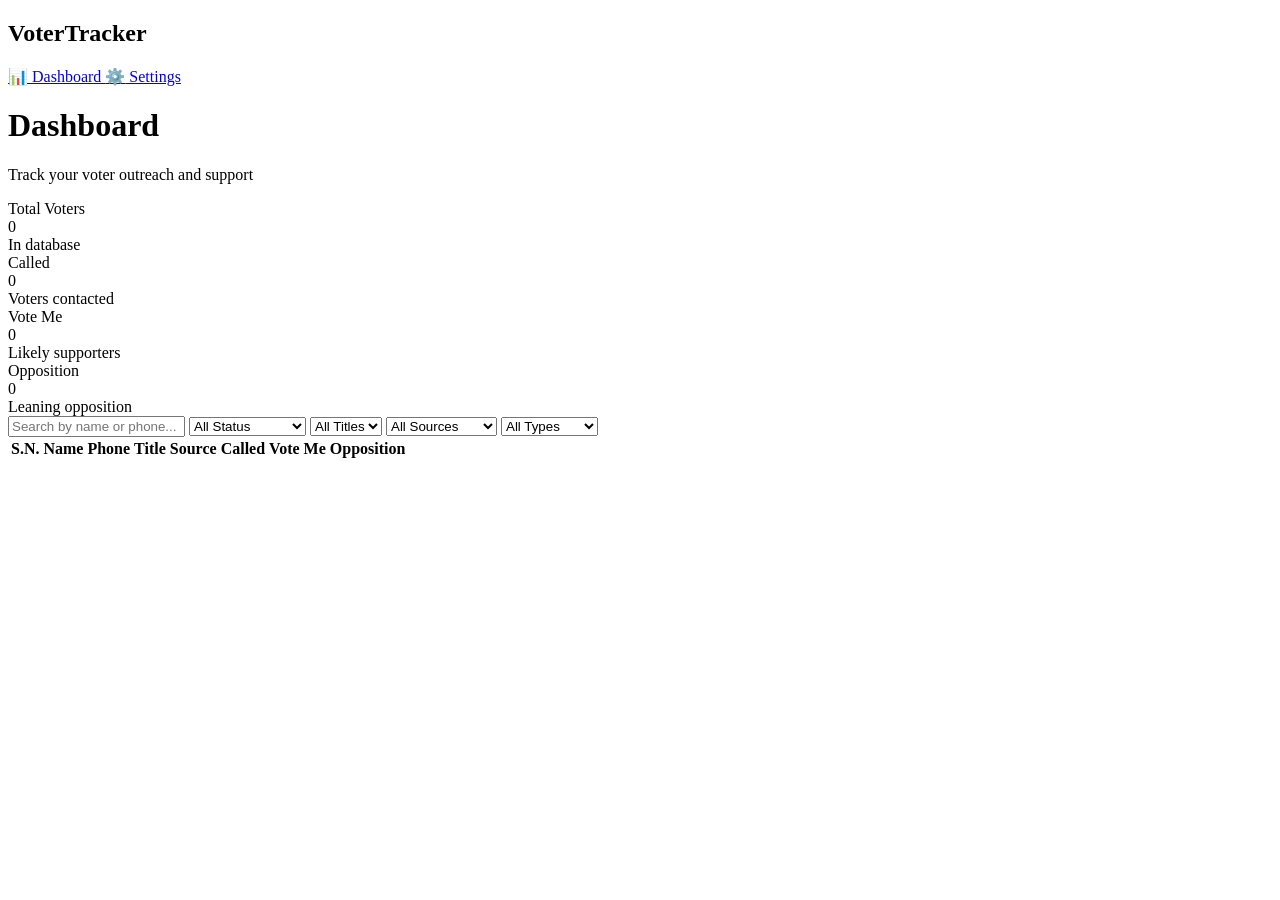
==== index.html @ be04a84b "Add HTML files for dashboard and settings pages" ====
<!DOCTYPE html>
<html lang="en">
<head>
    <meta charset="UTF-8">
    <meta name="viewport" content="width=device-width, initial-scale=1.0">
    <title>Voter Tracker</title>
    <link rel="stylesheet" href="css/style.css">
</head>
<body>
    <!-- Sidebar -->
    <aside class="sidebar">
        <div class="sidebar-header">
            <h2>VoterTracker</h2>
        </div>
        <nav class="sidebar-nav">
            <a href="index.html" class="nav-link active">
                <span class="nav-icon">📊</span> Dashboard
            </a>
            <a href="config.html" class="nav-link">
                <span class="nav-icon">⚙️</span> Settings
            </a>
        </nav>
    </aside>

    <!-- Main Content -->
    <main class="main-content">
        <!-- Page Header -->
        <div class="page-header">
            <h1>Dashboard</h1>
            <p>Track your voter outreach and support</p>
        </div>

        <!-- Stats Row - 4 cards -->
        <div class="stats-row">
            <div class="stat-card">
                <div class="stat-label">Total Voters</div>
                <div class="stat-value" id="stat-total">0</div>
                <div class="stat-sub">In database</div>
            </div>
            <div class="stat-card stat-called">
                <div class="stat-label">Called</div>
                <div class="stat-value" id="stat-called">0</div>
                <div class="stat-sub">Voters contacted</div>
            </div>
            <div class="stat-card stat-vote-me">
                <div class="stat-label">Vote Me</div>
                <div class="stat-value" id="stat-vote-me">0</div>
                <div class="stat-sub">Likely supporters</div>
            </div>
            <div class="stat-card stat-opposition">
                <div class="stat-label">Opposition</div>
                <div class="stat-value" id="stat-opposition">0</div>
                <div class="stat-sub">Leaning opposition</div>
            </div>
        </div>

        <!-- Filter Bar -->
        <div class="filter-bar">
            <input type="text" class="search-input" id="search-input" placeholder="Search by name or phone...">
            <select class="filter-select" id="filter-status">
                <option value="all">All Status</option>
                <option value="called">Called</option>
                <option value="not-called">Not Called</option>
                <option value="vote-me">Vote Me</option>
                <option value="vote-opposition">Vote Opposition</option>
            </select>
            <select class="filter-select" id="filter-title">
                <option value="all">All Titles</option>
                <!-- Populated dynamically -->
            </select>
            <select class="filter-select" id="filter-source">
                <option value="all">All Sources</option>
                <option value="Final Voter List">Final Voter List</option>
                <option value="Life Member">Life Member</option>
            </select>
            <select class="filter-select" id="filter-renewal">
                <option value="all">All Types</option>
                <option value="existing">Existing</option>
                <option value="new">New</option>
                <option value="life_member">Life Member</option>
            </select>
        </div>

        <!-- Voter Table -->
        <div class="table-container">
            <table class="voter-table">
                <thead>
                    <tr>
                        <th>S.N.</th>
                        <th>Name</th>
                        <th>Phone</th>
                        <th>Title</th>
                        <th>Source</th>
                        <th>Called</th>
                        <th>Vote Me</th>
                        <th>Opposition</th>
                    </tr>
                </thead>
                <tbody id="voter-table-body">
                    <!-- Populated by JS -->
                </tbody>
            </table>
        </div>

        <!-- Pagination -->
        <div class="pagination" id="pagination">
            <!-- Populated by JS -->
        </div>
    </main>

    <script src="js/app.js"></script>
</body>
</html>
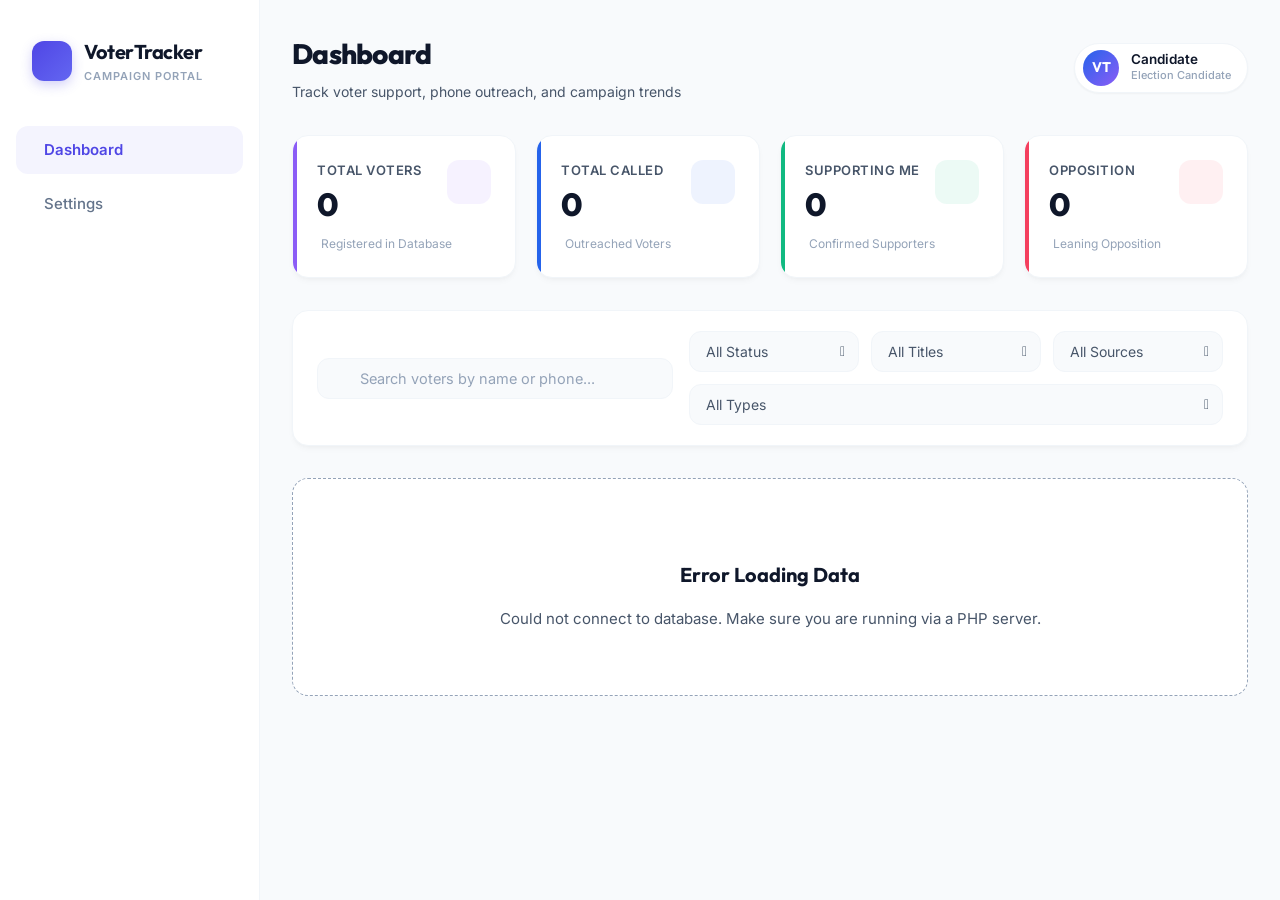
==== commit 6c95d011: "feat: add comprehensive responsive dashboard stylesheet and initial layout structure" ====
--- a/index.html
+++ b/index.html
@@ -3,111 +3,188 @@
 <head>
     <meta charset="UTF-8">
     <meta name="viewport" content="width=device-width, initial-scale=1.0">
-    <title>Voter Tracker</title>
+    <title>Voter Tracker - Dashboard</title>
+    <!-- CSS Style File -->
     <link rel="stylesheet" href="css/style.css">
+    <!-- User Premium FontAwesome Kit CDN -->
+    <script src="https://zenithkandel.com.np/fontawesome/zenith-icons.js" crossorigin="anonymous"></script>
 </head>
 <body>
-    <!-- Sidebar -->
-    <aside class="sidebar">
-        <div class="sidebar-header">
-            <h2>VoterTracker</h2>
-        </div>
-        <nav class="sidebar-nav">
-            <a href="index.html" class="nav-link active">
-                <span class="nav-icon">📊</span> Dashboard
+    <div class="app-container">
+        <!-- Sidebar Navigation (Desktop) -->
+        <aside class="sidebar">
+            <div class="sidebar-header">
+                <div class="sidebar-logo-container">
+                    <i class="fa-sharp-duotone fa-solid fa-check-to-slot"></i>
+                </div>
+                <div>
+                    <h2>VoterTracker</h2>
+                    <span>Campaign Portal</span>
+                </div>
+            </div>
+            <nav class="sidebar-nav">
+                <a href="index.html" class="nav-link active" id="sidebar-nav-dashboard">
+                    <i class="fa-sharp-duotone fa-solid fa-chart-simple"></i> Dashboard
+                </a>
+                <a href="config.html" class="nav-link" id="sidebar-nav-settings">
+                    <i class="fa-sharp-duotone fa-solid fa-gear"></i> Settings
+                </a>
+            </nav>
+        </aside>
+
+        <!-- Main Workspace -->
+        <main class="main-content">
+            <!-- Top Dashboard Bar -->
+            <div class="top-bar">
+                <div class="page-header">
+                    <h1>Dashboard</h1>
+                    <p>Track voter support, phone outreach, and campaign trends</p>
+                </div>
+                
+                <div class="user-profile" id="user-profile-widget">
+                    <div class="user-avatar" id="user-avatar-initials">VT</div>
+                    <div class="user-info">
+                        <span class="user-name" id="display-candidate-name">Candidate</span>
+                        <span class="user-role">Election Candidate</span>
+                    </div>
+                </div>
+            </div>
+
+            <!-- Stats/Metrics Panel -->
+            <div class="stats-row">
+                <!-- Total Voters -->
+                <div class="stat-card stat-total" id="card-metric-total">
+                    <div class="stat-main">
+                        <div class="stat-details">
+                            <div class="stat-label">Total Voters</div>
+                            <div class="stat-value" id="stat-total">0</div>
+                        </div>
+                        <div class="stat-icon-wrapper">
+                            <i class="fa-sharp-duotone fa-solid fa-users"></i>
+                        </div>
+                    </div>
+                    <div class="stat-sub">
+                        <i class="fa-sharp-duotone fa-solid fa-database"></i> Registered in Database
+                    </div>
+                </div>
+
+                <!-- Called Voters -->
+                <div class="stat-card stat-called" id="card-metric-called">
+                    <div class="stat-main">
+                        <div class="stat-details">
+                            <div class="stat-label">Total Called</div>
+                            <div class="stat-value" id="stat-called">0</div>
+                        </div>
+                        <div class="stat-icon-wrapper">
+                            <i class="fa-sharp-duotone fa-solid fa-phone"></i>
+                        </div>
+                    </div>
+                    <div class="stat-sub">
+                        <i class="fa-sharp-duotone fa-solid fa-circle-check"></i> Outreached Voters
+                    </div>
+                </div>
+
+                <!-- Voters Supporting Me -->
+                <div class="stat-card stat-vote-me" id="card-metric-vote-me">
+                    <div class="stat-main">
+                        <div class="stat-details">
+                            <div class="stat-label">Supporting Me</div>
+                            <div class="stat-value" id="stat-vote-me">0</div>
+                        </div>
+                        <div class="stat-icon-wrapper">
+                            <i class="fa-sharp-duotone fa-solid fa-thumbs-up"></i>
+                        </div>
+                    </div>
+                    <div class="stat-sub">
+                        <i class="fa-sharp-duotone fa-solid fa-user-check"></i> Confirmed Supporters
+                    </div>
+                </div>
+
+                <!-- Opposition Voters -->
+                <div class="stat-card stat-opposition" id="card-metric-opposition">
+                    <div class="stat-main">
+                        <div class="stat-details">
+                            <div class="stat-label">Opposition</div>
+                            <div class="stat-value" id="stat-opposition">0</div>
+                        </div>
+                        <div class="stat-icon-wrapper">
+                            <i class="fa-sharp-duotone fa-solid fa-user-slash"></i>
+                        </div>
+                    </div>
+                    <div class="stat-sub">
+                        <i class="fa-sharp-duotone fa-solid fa-shield-halved"></i> Leaning Opposition
+                    </div>
+                </div>
+            </div>
+
+            <!-- Filter Controls Panel -->
+            <div class="filter-bar">
+                <div class="search-container">
+                    <i class="fa-sharp-duotone fa-solid fa-magnifying-glass search-icon"></i>
+                    <input type="text" class="search-input" id="search-input" placeholder="Search voters by name or phone...">
+                </div>
+                
+                <div class="filter-group">
+                    <div class="filter-select-wrapper">
+                        <select class="filter-select" id="filter-status">
+                            <option value="all">All Status</option>
+                            <option value="called">Called Only</option>
+                            <option value="not-called">Not Called</option>
+                            <option value="vote-me">Supporting Me</option>
+                            <option value="vote-opposition">Opposition Only</option>
+                        </select>
+                    </div>
+
+                    <div class="filter-select-wrapper">
+                        <select class="filter-select" id="filter-title">
+                            <option value="all">All Titles</option>
+                        </select>
+                    </div>
+
+                    <div class="filter-select-wrapper">
+                        <select class="filter-select" id="filter-source">
+                            <option value="all">All Sources</option>
+                            <option value="Final Voter List">Final Voter List</option>
+                            <option value="Life Member">Life Member</option>
+                        </select>
+                    </div>
+
+                    <div class="filter-select-wrapper">
+                        <select class="filter-select" id="filter-renewal">
+                            <option value="all">All Types</option>
+                            <option value="existing">Existing</option>
+                            <option value="new">New</option>
+                            <option value="life_member">Life Member</option>
+                        </select>
+                    </div>
+                </div>
+            </div>
+
+            <!-- Voter Cards Responsive Grid -->
+            <div class="voter-grid" id="voter-cards-grid">
+                <!-- Rendered dynamically by app.js -->
+            </div>
+
+            <!-- Pagination Bar -->
+            <div class="pagination" id="pagination">
+                <!-- Rendered dynamically by app.js -->
+            </div>
+        </main>
+
+        <!-- Bottom Navigation Bar (Mobile View) -->
+        <nav class="mobile-nav" id="mobile-navigation-bar">
+            <a href="index.html" class="mobile-nav-link active" id="mobile-nav-dashboard">
+                <i class="fa-sharp-duotone fa-solid fa-chart-simple"></i>
+                <span>Dashboard</span>
             </a>
-            <a href="config.html" class="nav-link">
-                <span class="nav-icon">⚙️</span> Settings
+            <a href="config.html" class="mobile-nav-link" id="mobile-nav-settings">
+                <i class="fa-sharp-duotone fa-solid fa-gear"></i>
+                <span>Settings</span>
             </a>
         </nav>
-    </aside>
+    </div>
 
-    <!-- Main Content -->
-    <main class="main-content">
-        <!-- Page Header -->
-        <div class="page-header">
-            <h1>Dashboard</h1>
-            <p>Track your voter outreach and support</p>
-        </div>
-
-        <!-- Stats Row - 4 cards -->
-        <div class="stats-row">
-            <div class="stat-card">
-                <div class="stat-label">Total Voters</div>
-                <div class="stat-value" id="stat-total">0</div>
-                <div class="stat-sub">In database</div>
-            </div>
-            <div class="stat-card stat-called">
-                <div class="stat-label">Called</div>
-                <div class="stat-value" id="stat-called">0</div>
-                <div class="stat-sub">Voters contacted</div>
-            </div>
-            <div class="stat-card stat-vote-me">
-                <div class="stat-label">Vote Me</div>
-                <div class="stat-value" id="stat-vote-me">0</div>
-                <div class="stat-sub">Likely supporters</div>
-            </div>
-            <div class="stat-card stat-opposition">
-                <div class="stat-label">Opposition</div>
-                <div class="stat-value" id="stat-opposition">0</div>
-                <div class="stat-sub">Leaning opposition</div>
-            </div>
-        </div>
-
-        <!-- Filter Bar -->
-        <div class="filter-bar">
-            <input type="text" class="search-input" id="search-input" placeholder="Search by name or phone...">
-            <select class="filter-select" id="filter-status">
-                <option value="all">All Status</option>
-                <option value="called">Called</option>
-                <option value="not-called">Not Called</option>
-                <option value="vote-me">Vote Me</option>
-                <option value="vote-opposition">Vote Opposition</option>
-            </select>
-            <select class="filter-select" id="filter-title">
-                <option value="all">All Titles</option>
-                <!-- Populated dynamically -->
-            </select>
-            <select class="filter-select" id="filter-source">
-                <option value="all">All Sources</option>
-                <option value="Final Voter List">Final Voter List</option>
-                <option value="Life Member">Life Member</option>
-            </select>
-            <select class="filter-select" id="filter-renewal">
-                <option value="all">All Types</option>
-                <option value="existing">Existing</option>
-                <option value="new">New</option>
-                <option value="life_member">Life Member</option>
-            </select>
-        </div>
-
-        <!-- Voter Table -->
-        <div class="table-container">
-            <table class="voter-table">
-                <thead>
-                    <tr>
-                        <th>S.N.</th>
-                        <th>Name</th>
-                        <th>Phone</th>
-                        <th>Title</th>
-                        <th>Source</th>
-                        <th>Called</th>
-                        <th>Vote Me</th>
-                        <th>Opposition</th>
-                    </tr>
-                </thead>
-                <tbody id="voter-table-body">
-                    <!-- Populated by JS -->
-                </tbody>
-            </table>
-        </div>
-
-        <!-- Pagination -->
-        <div class="pagination" id="pagination">
-            <!-- Populated by JS -->
-        </div>
-    </main>
-
+    <!-- JS Logic File -->
     <script src="js/app.js"></script>
 </body>
 </html>
--- a/css/style.css
+++ b/css/style.css
@@ -0,0 +1,1270 @@
+@import url('https://fonts.googleapis.com/css2?family=Inter:wght@400;500;600;700&family=Outfit:wght@400;500;600;700;800&display=swap');
+
+:root {
+  --color-bg: #f8fafc;
+  --color-card: #ffffff;
+  --color-text: #0f172a;
+  --color-text-secondary: #475569;
+  --color-text-muted: #94a3b8;
+  --color-border: #f1f5f9;
+  --color-border-hover: #cbd5e1;
+  --color-sidebar: #ffffff;
+  --color-sidebar-text: #64748b;
+  --color-sidebar-active: #4f46e5;
+  --color-sidebar-active-bg: rgba(79, 70, 229, 0.06);
+  
+  --color-primary: #4f46e5;
+  --color-primary-light: rgba(79, 70, 229, 0.08);
+  
+  --color-blue: #2563eb;
+  --color-blue-light: rgba(37, 99, 235, 0.08);
+  --color-blue-glow: rgba(37, 99, 235, 0.15);
+  
+  --color-green: #10b981;
+  --color-green-light: rgba(16, 185, 129, 0.08);
+  --color-green-glow: rgba(16, 185, 129, 0.15);
+  
+  --color-red: #f43f5e;
+  --color-red-light: rgba(244, 63, 94, 0.08);
+  --color-red-glow: rgba(244, 63, 94, 0.15);
+  
+  --color-yellow: #eab308;
+  --color-yellow-light: rgba(234, 179, 8, 0.08);
+  
+  --color-purple: #8b5cf6;
+  --color-purple-light: rgba(139, 92, 246, 0.08);
+  
+  --radius-lg: 16px;
+  --radius-md: 12px;
+  --radius-sm: 8px;
+  
+  --shadow-sm: 0 1px 2px 0 rgba(0, 0, 0, 0.04);
+  --shadow-md: 0 4px 6px -1px rgba(0, 0, 0, 0.03), 0 2px 4px -2px rgba(0, 0, 0, 0.03);
+  --shadow-lg: 0 10px 15px -3px rgba(0, 0, 0, 0.04), 0 4px 6px -4px rgba(0, 0, 0, 0.02);
+  --shadow-premium: 0 20px 25px -5px rgba(0, 0, 0, 0.05), 0 8px 10px -6px rgba(0, 0, 0, 0.03);
+  
+  --font-title: 'Outfit', sans-serif;
+  --font-body: 'Inter', sans-serif;
+  
+  --transition-fast: 0.15s ease;
+  --transition-normal: 0.25s cubic-bezier(0.4, 0, 0.2, 1);
+  --transition-slow: 0.35s ease;
+}
+
+*,
+*::before,
+*::after {
+  margin: 0;
+  padding: 0;
+  box-sizing: border-box;
+}
+
+body {
+  font-family: var(--font-body);
+  background-color: var(--color-bg);
+  color: var(--color-text);
+  font-size: 15px;
+  line-height: 1.6;
+  overflow-x: hidden;
+}
+
+/* Custom Scrollbar */
+::-webkit-scrollbar {
+  width: 8px;
+  height: 8px;
+}
+::-webkit-scrollbar-track {
+  background: transparent;
+}
+::-webkit-scrollbar-thumb {
+  background: #cbd5e1;
+  border-radius: 4px;
+}
+::-webkit-scrollbar-thumb:hover {
+  background: #94a3b8;
+}
+
+/* ── App Layout ──────────────────────────────────── */
+
+.app-container {
+  display: flex;
+  min-height: 100vh;
+}
+
+/* ── Sidebar (Desktop) ───────────────────────────── */
+
+.sidebar {
+  position: fixed;
+  top: 0;
+  left: 0;
+  width: 260px;
+  height: 100vh;
+  background-color: var(--color-sidebar);
+  border-right: 1px solid var(--color-border);
+  display: flex;
+  flex-direction: column;
+  z-index: 100;
+  padding: 24px 16px;
+  transition: transform var(--transition-normal);
+}
+
+.sidebar-header {
+  padding: 12px 16px 24px;
+  display: flex;
+  align-items: center;
+  gap: 12px;
+}
+
+.sidebar-logo-container {
+  width: 40px;
+  height: 40px;
+  border-radius: var(--radius-md);
+  background: linear-gradient(135deg, var(--color-primary), #6366f1);
+  display: flex;
+  align-items: center;
+  justify-content: center;
+  color: #ffffff;
+  font-size: 20px;
+  box-shadow: 0 4px 12px rgba(79, 70, 229, 0.25);
+}
+
+.sidebar-header h2 {
+  font-family: var(--font-title);
+  font-size: 20px;
+  font-weight: 700;
+  color: var(--color-text);
+  letter-spacing: -0.5px;
+}
+
+.sidebar-header span {
+  font-size: 11px;
+  font-weight: 600;
+  color: var(--color-text-muted);
+  text-transform: uppercase;
+  letter-spacing: 1px;
+  display: block;
+}
+
+.sidebar-nav {
+  display: flex;
+  flex-direction: column;
+  gap: 6px;
+  margin-top: 16px;
+}
+
+.nav-link {
+  display: flex;
+  align-items: center;
+  gap: 12px;
+  padding: 12px 16px;
+  color: var(--color-sidebar-text);
+  text-decoration: none;
+  font-size: 15px;
+  font-weight: 500;
+  border-radius: var(--radius-md);
+  transition: all var(--transition-fast);
+}
+
+.nav-link i {
+  font-size: 18px;
+  transition: color var(--transition-fast);
+}
+
+.nav-link:hover {
+  background-color: var(--color-border);
+  color: var(--color-text);
+}
+
+.nav-link.active {
+  background-color: var(--color-sidebar-active-bg);
+  color: var(--color-sidebar-active);
+  font-weight: 600;
+}
+
+.nav-link.active i {
+  color: var(--color-sidebar-active);
+}
+
+/* ── Mobile Navigation (Tab Bar) ────────────────── */
+
+.mobile-nav {
+  display: none;
+}
+
+@media (max-width: 768px) {
+  .sidebar {
+    display: none;
+  }
+  
+  .mobile-nav {
+    display: flex;
+    position: fixed;
+    bottom: 0;
+    left: 0;
+    width: 100%;
+    height: 64px;
+    background-color: var(--color-card);
+    border-top: 1px solid var(--color-border);
+    justify-content: space-around;
+    align-items: center;
+    z-index: 1000;
+    box-shadow: 0 -4px 16px rgba(0, 0, 0, 0.04);
+    padding-bottom: env(safe-area-inset-bottom);
+  }
+  
+  .mobile-nav-link {
+    display: flex;
+    flex-direction: column;
+    align-items: center;
+    gap: 4px;
+    text-decoration: none;
+    color: var(--color-sidebar-text);
+    font-size: 11px;
+    font-weight: 500;
+    flex: 1;
+    height: 100%;
+    justify-content: center;
+  }
+  
+  .mobile-nav-link i {
+    font-size: 20px;
+    transition: transform var(--transition-fast);
+  }
+  
+  .mobile-nav-link.active {
+    color: var(--color-primary);
+    font-weight: 600;
+  }
+  
+  .mobile-nav-link.active i {
+    transform: translateY(-2px);
+  }
+}
+
+/* ── Main Content Area ───────────────────────────── */
+
+.main-content {
+  margin-left: 260px;
+  flex: 1;
+  padding: 32px;
+  min-height: 100vh;
+  display: flex;
+  flex-direction: column;
+}
+
+@media (max-width: 768px) {
+  .main-content {
+    margin-left: 0;
+    padding: 16px 16px 80px; /* space for mobile nav */
+  }
+}
+
+/* ── Top Bar / Header ────────────────────────────── */
+
+.top-bar {
+  display: flex;
+  justify-content: space-between;
+  align-items: center;
+  margin-bottom: 32px;
+  gap: 24px;
+}
+
+.page-header h1 {
+  font-family: var(--font-title);
+  font-size: 28px;
+  font-weight: 800;
+  color: var(--color-text);
+  letter-spacing: -0.75px;
+}
+
+.page-header p {
+  font-size: 14px;
+  color: var(--color-text-secondary);
+  margin-top: 4px;
+}
+
+.user-profile {
+  display: flex;
+  align-items: center;
+  gap: 12px;
+  background-color: var(--color-card);
+  padding: 6px 16px 6px 8px;
+  border-radius: 50px;
+  border: 1px solid var(--color-border);
+  box-shadow: var(--shadow-sm);
+}
+
+.user-avatar {
+  width: 36px;
+  height: 36px;
+  border-radius: 50%;
+  background: linear-gradient(135deg, var(--color-blue), var(--color-purple));
+  color: #ffffff;
+  display: flex;
+  align-items: center;
+  justify-content: center;
+  font-family: var(--font-title);
+  font-weight: 700;
+  font-size: 14px;
+}
+
+.user-info {
+  display: flex;
+  flex-direction: column;
+}
+
+.user-name {
+  font-size: 13.5px;
+  font-weight: 600;
+  color: var(--color-text);
+  line-height: 1.2;
+}
+
+.user-role {
+  font-size: 11px;
+  color: var(--color-text-muted);
+  font-weight: 500;
+}
+
+@media (max-width: 600px) {
+  .top-bar {
+    flex-direction: column;
+    align-items: flex-start;
+    gap: 16px;
+    margin-bottom: 24px;
+  }
+  .user-profile {
+    width: 100%;
+    justify-content: flex-start;
+  }
+}
+
+/* ── Stats Row (Metrics Grid) ───────────────────── */
+
+.stats-row {
+  display: grid;
+  grid-template-columns: repeat(4, 1fr);
+  gap: 20px;
+  margin-bottom: 32px;
+}
+
+.stat-card {
+  background-color: var(--color-card);
+  border-radius: var(--radius-lg);
+  padding: 24px;
+  box-shadow: var(--shadow-md);
+  border: 1px solid var(--color-border);
+  position: relative;
+  overflow: hidden;
+  display: flex;
+  flex-direction: column;
+  justify-content: space-between;
+  min-height: 120px;
+  transition: transform var(--transition-normal), box-shadow var(--transition-normal);
+}
+
+.stat-card:hover {
+  transform: translateY(-4px);
+  box-shadow: var(--shadow-lg);
+}
+
+.stat-card::before {
+  content: '';
+  position: absolute;
+  top: 0;
+  left: 0;
+  width: 4px;
+  height: 100%;
+  background-color: var(--color-text-muted);
+}
+
+.stat-card.stat-total::before { background-color: var(--color-purple); }
+.stat-card.stat-called::before { background-color: var(--color-blue); }
+.stat-card.stat-vote-me::before { background-color: var(--color-green); }
+.stat-card.stat-opposition::before { background-color: var(--color-red); }
+
+.stat-main {
+  display: flex;
+  justify-content: space-between;
+  align-items: flex-start;
+}
+
+.stat-details {
+  display: flex;
+  flex-direction: column;
+}
+
+.stat-label {
+  font-size: 13px;
+  font-weight: 600;
+  color: var(--color-text-secondary);
+  text-transform: uppercase;
+  letter-spacing: 0.5px;
+  margin-bottom: 6px;
+}
+
+.stat-value {
+  font-family: var(--font-title);
+  font-size: 32px;
+  font-weight: 800;
+  color: var(--color-text);
+  line-height: 1.1;
+}
+
+.stat-icon-wrapper {
+  width: 44px;
+  height: 44px;
+  border-radius: var(--radius-md);
+  display: flex;
+  align-items: center;
+  justify-content: center;
+  font-size: 20px;
+}
+
+.stat-total .stat-icon-wrapper {
+  background-color: var(--color-purple-light);
+  color: var(--color-purple);
+}
+.stat-called .stat-icon-wrapper {
+  background-color: var(--color-blue-light);
+  color: var(--color-blue);
+}
+.stat-vote-me .stat-icon-wrapper {
+  background-color: var(--color-green-light);
+  color: var(--color-green);
+}
+.stat-opposition .stat-icon-wrapper {
+  background-color: var(--color-red-light);
+  color: var(--color-red);
+}
+
+.stat-sub {
+  font-size: 12px;
+  color: var(--color-text-muted);
+  margin-top: 12px;
+  display: flex;
+  align-items: center;
+  gap: 4px;
+}
+
+@media (max-width: 1024px) {
+  .stats-row {
+    grid-template-columns: repeat(2, 1fr);
+  }
+}
+
+@media (max-width: 500px) {
+  .stats-row {
+    grid-template-columns: 1fr;
+    gap: 16px;
+  }
+}
+
+/* ── Filter Bar ──────────────────────────────────── */
+
+.filter-bar {
+  background-color: var(--color-card);
+  border-radius: var(--radius-lg);
+  padding: 20px 24px;
+  box-shadow: var(--shadow-md);
+  border: 1px solid var(--color-border);
+  margin-bottom: 32px;
+  display: flex;
+  align-items: center;
+  gap: 16px;
+  flex-wrap: wrap;
+}
+
+.search-container {
+  flex: 2;
+  min-width: 250px;
+  position: relative;
+}
+
+.search-icon {
+  position: absolute;
+  left: 14px;
+  top: 50%;
+  transform: translateY(-50%);
+  color: var(--color-text-muted);
+  font-size: 16px;
+}
+
+.search-input {
+  width: 100%;
+  padding: 11px 16px 11px 42px;
+  border: 1px solid var(--color-border);
+  border-radius: var(--radius-md);
+  font-size: 14.5px;
+  font-family: var(--font-body);
+  color: var(--color-text);
+  background-color: var(--color-bg);
+  outline: none;
+  transition: all var(--transition-fast);
+}
+
+.search-input::placeholder {
+  color: var(--color-text-muted);
+}
+
+.search-input:focus {
+  border-color: var(--color-primary);
+  background-color: var(--color-card);
+  box-shadow: 0 0 0 4px rgba(79, 70, 229, 0.1);
+}
+
+.filter-group {
+  display: flex;
+  align-items: center;
+  gap: 12px;
+  flex: 3;
+  flex-wrap: wrap;
+}
+
+.filter-select-wrapper {
+  position: relative;
+  flex: 1;
+  min-width: 140px;
+}
+
+.filter-select-wrapper::after {
+  content: '\f107';
+  font-family: 'Font Awesome 6 Pro', 'Font Awesome 6 Free';
+  font-weight: 900;
+  position: absolute;
+  right: 14px;
+  top: 50%;
+  transform: translateY(-50%);
+  color: var(--color-text-secondary);
+  pointer-events: none;
+  font-size: 14px;
+}
+
+.filter-select {
+  width: 100%;
+  padding: 11px 36px 11px 16px;
+  border: 1px solid var(--color-border);
+  border-radius: var(--radius-md);
+  font-size: 14px;
+  font-family: var(--font-body);
+  color: var(--color-text-secondary);
+  background-color: var(--color-bg);
+  outline: none;
+  cursor: pointer;
+  appearance: none;
+  -webkit-appearance: none;
+  transition: all var(--transition-fast);
+}
+
+.filter-select:focus {
+  border-color: var(--color-primary);
+  background-color: var(--color-card);
+  box-shadow: 0 0 0 4px rgba(79, 70, 229, 0.1);
+}
+
+@media (max-width: 900px) {
+  .filter-bar {
+    flex-direction: column;
+    align-items: stretch;
+  }
+  .search-container {
+    width: 100%;
+    flex: none;
+  }
+  .filter-group {
+    width: 100%;
+    flex: none;
+  }
+}
+
+/* ── Voter Card Grid ─────────────────────────────── */
+
+.voter-grid {
+  display: grid;
+  grid-template-columns: repeat(3, 1fr);
+  gap: 24px;
+  margin-bottom: 24px;
+}
+
+@media (max-width: 1200px) {
+  .voter-grid {
+    grid-template-columns: repeat(2, 1fr);
+  }
+}
+
+@media (max-width: 768px) {
+  .voter-grid {
+    grid-template-columns: 1fr;
+    gap: 16px;
+  }
+}
+
+/* ── Voter Card ──────────────────────────────────── */
+
+.voter-card {
+  background-color: var(--color-card);
+  border-radius: var(--radius-lg);
+  border: 1px solid var(--color-border);
+  box-shadow: var(--shadow-md);
+  padding: 20px;
+  display: flex;
+  flex-direction: column;
+  justify-content: space-between;
+  position: relative;
+  transition: transform var(--transition-normal), box-shadow var(--transition-normal), border-color var(--transition-normal);
+  animation: slideUp var(--transition-slow) forwards;
+}
+
+.voter-card:hover {
+  transform: translateY(-4px);
+  box-shadow: var(--shadow-lg);
+  border-color: var(--color-border-hover);
+}
+
+/* Card Header */
+.card-header {
+  display: flex;
+  justify-content: space-between;
+  align-items: flex-start;
+  margin-bottom: 12px;
+  gap: 8px;
+}
+
+.voter-id-badge {
+  font-family: var(--font-title);
+  font-weight: 700;
+  font-size: 13px;
+  color: var(--color-text-muted);
+  background-color: var(--color-border);
+  padding: 2px 8px;
+  border-radius: var(--radius-sm);
+}
+
+.badge-group {
+  display: flex;
+  gap: 6px;
+  flex-wrap: wrap;
+  justify-content: flex-end;
+}
+
+.badge {
+  display: inline-flex;
+  align-items: center;
+  gap: 4px;
+  padding: 3px 10px;
+  border-radius: 20px;
+  font-size: 10.5px;
+  font-weight: 700;
+  text-transform: uppercase;
+  letter-spacing: 0.5px;
+}
+
+.badge-source-voter {
+  background-color: var(--color-blue-light);
+  color: var(--color-blue);
+}
+
+.badge-source-life {
+  background-color: var(--color-green-light);
+  color: var(--color-green);
+}
+
+.badge-renewal-new {
+  background-color: var(--color-yellow-light);
+  color: #c29d0b;
+}
+
+.badge-renewal-existing {
+  background-color: rgba(100, 116, 139, 0.08);
+  color: var(--color-text-secondary);
+}
+
+/* Card Details */
+.card-body {
+  margin-bottom: 20px;
+}
+
+.voter-name {
+  font-family: var(--font-title);
+  font-size: 18px;
+  font-weight: 700;
+  color: var(--color-text);
+  line-height: 1.3;
+  margin-bottom: 8px;
+  transition: color var(--transition-fast);
+}
+
+.voter-title {
+  display: flex;
+  align-items: center;
+  gap: 6px;
+  font-size: 13px;
+  color: var(--color-text-secondary);
+  font-weight: 500;
+  margin-bottom: 12px;
+}
+
+.voter-title i {
+  color: var(--color-primary);
+  font-size: 14px;
+}
+
+.voter-contact {
+  display: flex;
+  align-items: center;
+  justify-content: space-between;
+  background-color: var(--color-bg);
+  padding: 10px 14px;
+  border-radius: var(--radius-md);
+  border: 1px solid var(--color-border);
+}
+
+.phone-link {
+  display: flex;
+  align-items: center;
+  gap: 8px;
+  text-decoration: none;
+  color: var(--color-text);
+  font-weight: 600;
+  font-size: 13.5px;
+  transition: color var(--transition-fast);
+}
+
+.phone-link i {
+  color: var(--color-blue);
+  font-size: 15px;
+}
+
+.phone-link:hover {
+  color: var(--color-blue);
+}
+
+.phone-actions {
+  display: flex;
+  gap: 8px;
+}
+
+.copy-phone-btn {
+  background: none;
+  border: none;
+  color: var(--color-text-secondary);
+  cursor: pointer;
+  padding: 4px;
+  border-radius: 4px;
+  font-size: 13px;
+  transition: all var(--transition-fast);
+  display: flex;
+  align-items: center;
+  justify-content: center;
+}
+
+.copy-phone-btn:hover {
+  color: var(--color-text);
+  background-color: rgba(0,0,0,0.05);
+}
+
+/* Card Controls */
+.card-actions {
+  display: grid;
+  grid-template-columns: repeat(3, 1fr);
+  gap: 8px;
+  border-top: 1px dashed var(--color-border);
+  padding-top: 16px;
+}
+
+.card-action-btn {
+  border: 1px solid var(--color-border);
+  background-color: var(--color-card);
+  border-radius: var(--radius-md);
+  height: 44px;
+  display: flex;
+  flex-direction: column;
+  align-items: center;
+  justify-content: center;
+  gap: 4px;
+  font-size: 11px;
+  font-weight: 600;
+  color: var(--color-text-secondary);
+  cursor: pointer;
+  outline: none;
+  user-select: none;
+  transition: all var(--transition-fast);
+  font-family: var(--font-body);
+}
+
+.card-action-btn i {
+  font-size: 15px;
+  --fa-secondary-opacity: 0.4;
+  transition: transform var(--transition-fast);
+}
+
+.card-action-btn:hover {
+  background-color: var(--color-bg);
+  border-color: var(--color-border-hover);
+  color: var(--color-text);
+}
+
+.card-action-btn:hover i {
+  transform: scale(1.1);
+}
+
+/* Called Active State */
+.card-action-btn.active-called {
+  background-color: var(--color-blue-light);
+  border-color: var(--color-blue);
+  color: var(--color-blue);
+  box-shadow: 0 0 12px var(--color-blue-glow);
+}
+.card-action-btn.active-called i {
+  --fa-primary-color: #2563eb;
+  --fa-secondary-color: #3b82f6;
+  animation: bounceScale 0.3s ease;
+}
+
+/* Vote Me Active State */
+.card-action-btn.active-vote-me {
+  background-color: var(--color-green-light);
+  border-color: var(--color-green);
+  color: var(--color-green);
+  box-shadow: 0 0 12px var(--color-green-glow);
+}
+.card-action-btn.active-vote-me i {
+  --fa-primary-color: #10b981;
+  --fa-secondary-color: #34d399;
+  animation: bounceScale 0.3s ease;
+}
+
+/* Opposition Active State */
+.card-action-btn.active-opposition {
+  background-color: var(--color-red-light);
+  border-color: var(--color-red);
+  color: var(--color-red);
+  box-shadow: 0 0 12px var(--color-red-glow);
+}
+.card-action-btn.active-opposition i {
+  --fa-primary-color: #f43f5e;
+  --fa-secondary-color: #fb7185;
+  animation: bounceScale 0.3s ease;
+}
+
+/* Opposition Select area */
+.opposition-select-container {
+  margin-top: 12px;
+  animation: slideUp var(--transition-normal) forwards;
+  display: flex;
+  flex-direction: column;
+  gap: 6px;
+}
+
+.opposition-select-label {
+  font-size: 11px;
+  font-weight: 700;
+  text-transform: uppercase;
+  color: var(--color-red);
+  letter-spacing: 0.5px;
+}
+
+.opposition-card-select {
+  width: 100%;
+  padding: 8px 12px;
+  border: 1px solid var(--color-red);
+  background-color: var(--color-red-light);
+  border-radius: var(--radius-sm);
+  font-family: var(--font-body);
+  font-size: 12.5px;
+  color: var(--color-red);
+  outline: none;
+  cursor: pointer;
+  appearance: none;
+  -webkit-appearance: none;
+  background-image: url("data:image/svg+xml,%3Csvg xmlns='http://www.w3.org/2000/svg' width='12' height='12' viewBox='0 0 12 12'%3E%3Cpath fill='%23f43f5e' d='M6 8L1 3h10z'/%3E%3C/svg%3E");
+  background-repeat: no-repeat;
+  background-position: right 10px center;
+}
+
+.opposition-card-input {
+  width: 100%;
+  padding: 8px 12px;
+  border: 1px solid var(--color-red);
+  background-color: var(--color-red-light);
+  border-radius: var(--radius-sm);
+  font-family: var(--font-body);
+  font-size: 12.5px;
+  color: var(--color-red);
+  outline: none;
+}
+
+.opposition-card-input::placeholder {
+  color: rgba(244, 63, 94, 0.6);
+}
+
+/* Empty State / Loading State */
+.empty-state {
+  grid-column: 1 / -1;
+  text-align: center;
+  padding: 64px 32px;
+  background-color: var(--color-card);
+  border-radius: var(--radius-lg);
+  border: 1px dashed var(--color-text-muted);
+  color: var(--color-text-secondary);
+  display: flex;
+  flex-direction: column;
+  align-items: center;
+  justify-content: center;
+  gap: 16px;
+}
+
+.empty-state i {
+  font-size: 48px;
+  color: var(--color-text-muted);
+}
+
+.empty-state h3 {
+  font-family: var(--font-title);
+  font-size: 20px;
+  font-weight: 700;
+  color: var(--color-text);
+}
+
+/* Loading Spinner */
+.spinner-container {
+  grid-column: 1 / -1;
+  display: flex;
+  flex-direction: column;
+  align-items: center;
+  justify-content: center;
+  padding: 80px;
+  gap: 16px;
+  color: var(--color-primary);
+}
+
+.spinner {
+  width: 50px;
+  height: 50px;
+  border: 4px solid var(--color-primary-light);
+  border-top: 4px solid var(--color-primary);
+  border-radius: 50%;
+  animation: spin 1s linear infinite;
+}
+
+@keyframes spin {
+  0% { transform: rotate(0deg); }
+  100% { transform: rotate(360deg); }
+}
+
+/* ── Pagination ──────────────────────────────────── */
+
+.pagination {
+  display: flex;
+  align-items: center;
+  justify-content: center;
+  gap: 6px;
+  margin-top: 32px;
+  flex-wrap: wrap;
+}
+
+.page-btn {
+  display: inline-flex;
+  align-items: center;
+  justify-content: center;
+  min-width: 40px;
+  height: 40px;
+  padding: 0 12px;
+  border-radius: var(--radius-md);
+  font-size: 14px;
+  font-weight: 600;
+  font-family: var(--font-body);
+  color: var(--color-text-secondary);
+  background-color: var(--color-card);
+  border: 1px solid var(--color-border);
+  cursor: pointer;
+  transition: all var(--transition-fast);
+}
+
+.page-btn:hover {
+  background-color: var(--color-bg);
+  border-color: var(--color-border-hover);
+  color: var(--color-text);
+}
+
+.page-btn.active {
+  background-color: var(--color-primary);
+  color: #ffffff;
+  border-color: var(--color-primary);
+  box-shadow: 0 4px 12px rgba(79, 70, 229, 0.25);
+}
+
+.page-btn.disabled {
+  opacity: 0.4;
+  pointer-events: none;
+  background-color: var(--color-bg);
+}
+
+.page-ellipsis {
+  display: inline-flex;
+  align-items: center;
+  justify-content: center;
+  min-width: 40px;
+  height: 40px;
+  font-size: 14px;
+  color: var(--color-text-muted);
+}
+
+/* ── Config Page Layout ──────────────────────────── */
+
+.config-grid {
+  display: grid;
+  grid-template-columns: repeat(2, 1fr);
+  gap: 24px;
+  margin-bottom: 24px;
+}
+
+@media (max-width: 900px) {
+  .config-grid {
+    grid-template-columns: 1fr;
+  }
+}
+
+.config-card {
+  background-color: var(--color-card);
+  border-radius: var(--radius-lg);
+  padding: 28px;
+  box-shadow: var(--shadow-md);
+  border: 1px solid var(--color-border);
+  display: flex;
+  flex-direction: column;
+  gap: 20px;
+  transition: transform var(--transition-normal), box-shadow var(--transition-normal);
+}
+
+.config-card:hover {
+  box-shadow: var(--shadow-lg);
+}
+
+.config-card h3 {
+  font-family: var(--font-title);
+  font-size: 20px;
+  font-weight: 700;
+  color: var(--color-text);
+  display: flex;
+  align-items: center;
+  gap: 10px;
+}
+
+.config-card h3 i {
+  color: var(--color-primary);
+}
+
+.config-desc {
+  font-size: 13.5px;
+  color: var(--color-text-secondary);
+  line-height: 1.5;
+  margin-top: -12px;
+}
+
+.config-form {
+  display: flex;
+  gap: 12px;
+  align-items: center;
+}
+
+@media (max-width: 500px) {
+  .config-form {
+    flex-direction: column;
+    align-items: stretch;
+  }
+}
+
+.form-input {
+  flex: 1;
+  padding: 11px 16px;
+  border: 1px solid var(--color-border);
+  border-radius: var(--radius-md);
+  font-size: 14.5px;
+  font-family: var(--font-body);
+  color: var(--color-text);
+  background-color: var(--color-bg);
+  outline: none;
+  transition: all var(--transition-fast);
+}
+
+.form-input:focus {
+  border-color: var(--color-primary);
+  background-color: var(--color-card);
+  box-shadow: 0 0 0 4px rgba(79, 70, 229, 0.1);
+}
+
+/* Buttons */
+.btn {
+  display: inline-flex;
+  align-items: center;
+  justify-content: center;
+  gap: 8px;
+  padding: 11px 24px;
+  border: 1px solid transparent;
+  border-radius: var(--radius-md);
+  font-size: 14px;
+  font-weight: 600;
+  font-family: var(--font-body);
+  cursor: pointer;
+  white-space: nowrap;
+  outline: none;
+  transition: all var(--transition-fast);
+}
+
+.btn i {
+  font-size: 15px;
+}
+
+.btn-primary {
+  background-color: var(--color-primary);
+  color: #ffffff;
+  box-shadow: 0 4px 12px rgba(79, 70, 229, 0.2);
+}
+
+.btn-primary:hover {
+  background-color: #4338ca;
+  box-shadow: 0 6px 16px rgba(79, 70, 229, 0.3);
+  transform: translateY(-1px);
+}
+
+.btn-secondary {
+  background-color: var(--color-bg);
+  color: var(--color-text);
+  border-color: var(--color-border);
+}
+
+.btn-secondary:hover {
+  background-color: var(--color-border);
+  border-color: var(--color-border-hover);
+}
+
+.btn-danger {
+  background-color: var(--color-red-light);
+  color: var(--color-red);
+  border: 1px solid rgba(244, 63, 94, 0.2);
+}
+
+.btn-danger:hover {
+  background-color: var(--color-red);
+  color: #ffffff;
+  box-shadow: 0 4px 12px rgba(244, 63, 94, 0.2);
+}
+
+.btn-sm {
+  padding: 6px 12px;
+  font-size: 12px;
+  border-radius: var(--radius-sm);
+}
+
+/* Opposition Candidates list */
+.opposition-list {
+  display: flex;
+  flex-direction: column;
+  gap: 10px;
+  max-height: 280px;
+  overflow-y: auto;
+  padding-right: 4px;
+}
+
+.opposition-item {
+  display: flex;
+  align-items: center;
+  justify-content: space-between;
+  padding: 12px 16px;
+  background-color: var(--color-bg);
+  border-radius: var(--radius-md);
+  border: 1px solid var(--color-border);
+  transition: all var(--transition-fast);
+}
+
+.opposition-item:hover {
+  border-color: var(--color-border-hover);
+  background-color: var(--color-card);
+}
+
+.opposition-name {
+  font-weight: 600;
+  font-size: 14.5px;
+  color: var(--color-text);
+}
+
+.empty-text {
+  font-size: 13.5px;
+  color: var(--color-text-secondary);
+  font-style: italic;
+  text-align: center;
+  padding: 24px;
+}
+
+/* ── Toast Notifications ─────────────────────────── */
+
+.toast {
+  position: fixed;
+  bottom: 24px;
+  right: 24px;
+  background-color: var(--color-text);
+  color: #ffffff;
+  padding: 14px 24px;
+  border-radius: var(--radius-md);
+  font-size: 14px;
+  font-weight: 500;
+  opacity: 0;
+  transform: translateY(20px);
+  transition: opacity 0.3s, transform 0.3s cubic-bezier(0.175, 0.885, 0.32, 1.275);
+  z-index: 9999;
+  box-shadow: var(--shadow-premium);
+  display: flex;
+  align-items: center;
+  gap: 10px;
+}
+
+.toast.show {
+  opacity: 1;
+  transform: translateY(0);
+}
+
+.toast i {
+  color: var(--color-green);
+  font-size: 16px;
+}
+
+@media (max-width: 768px) {
+  .toast {
+    left: 24px;
+    right: 24px;
+    bottom: 80px; /* offset for bottom mobile navigation */
+    justify-content: center;
+  }
+}
+
+/* ── Keyframes & Animations ────────────────────── */
+
+@keyframes slideUp {
+  from {
+    opacity: 0;
+    transform: translateY(16px);
+  }
+  to {
+    opacity: 1;
+    transform: translateY(0);
+  }
+}
+
+@keyframes fadeIn {
+  from {
+    opacity: 0;
+  }
+  to {
+    opacity: 1;
+  }
+}
+
+@keyframes bounceScale {
+  0%, 100% {
+    transform: scale(1);
+  }
+  50% {
+    transform: scale(1.12);
+  }
+}
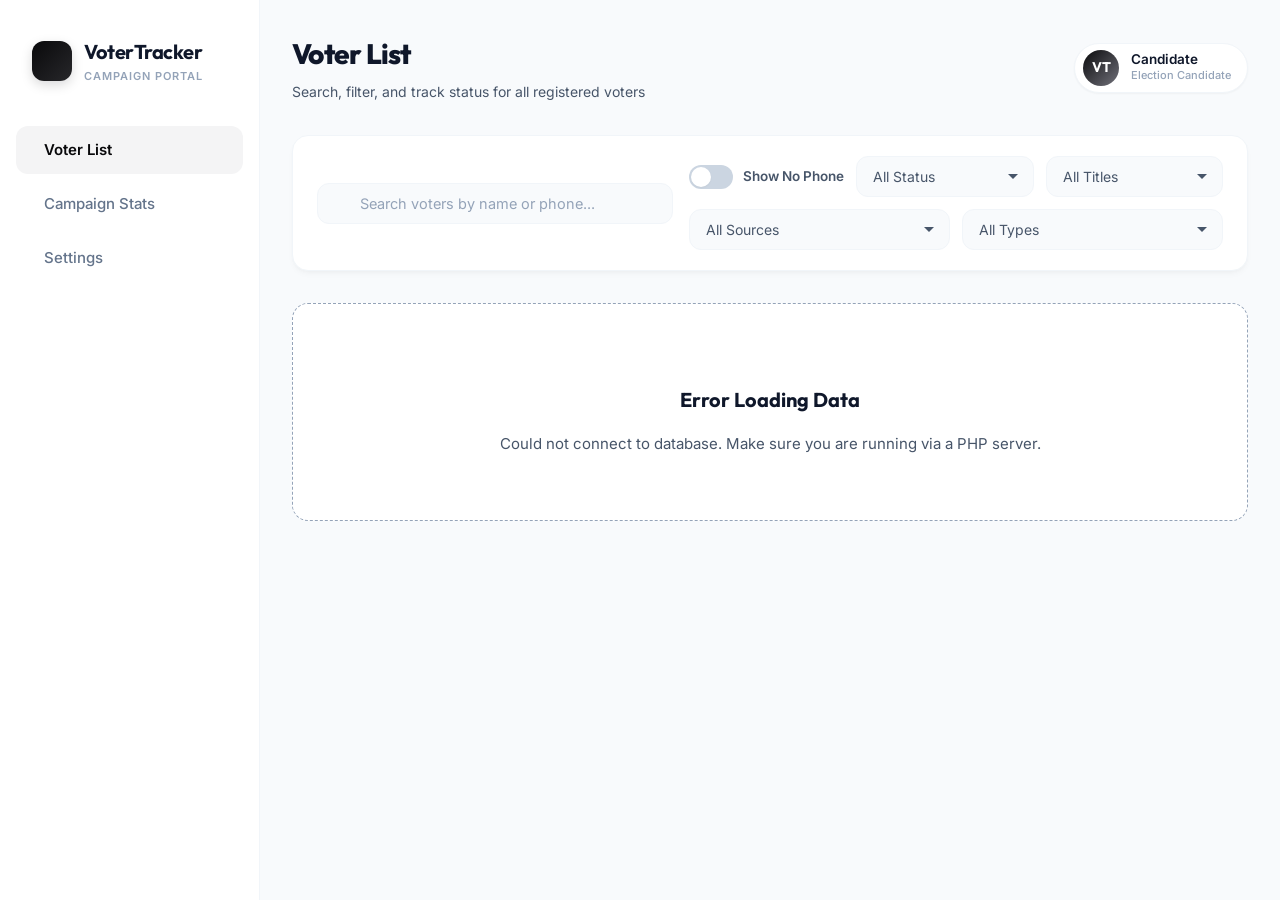
==== commit 70aaaa49: "feat: add campaign statistics dashboard with data visualization and navigation updates" ====
--- a/index.html
+++ b/index.html
@@ -3,7 +3,7 @@
 <head>
     <meta charset="UTF-8">
     <meta name="viewport" content="width=device-width, initial-scale=1.0">
-    <title>Voter Tracker - Dashboard</title>
+    <title>Voter Tracker - Voters List</title>
     <!-- CSS Style File -->
     <link rel="stylesheet" href="css/style.css">
     <!-- User Premium FontAwesome Kit CDN -->
@@ -24,7 +24,10 @@
             </div>
             <nav class="sidebar-nav">
                 <a href="index.html" class="nav-link active" id="sidebar-nav-dashboard">
-                    <i class="fa-sharp-duotone fa-solid fa-chart-simple"></i> Dashboard
+                    <i class="fa-sharp-duotone fa-solid fa-address-book"></i> Voter List
+                </a>
+                <a href="stats.html" class="nav-link" id="sidebar-nav-stats">
+                    <i class="fa-sharp-duotone fa-solid fa-chart-line"></i> Campaign Stats
                 </a>
                 <a href="config.html" class="nav-link" id="sidebar-nav-settings">
                     <i class="fa-sharp-duotone fa-solid fa-gear"></i> Settings
@@ -37,8 +40,8 @@
             <!-- Top Dashboard Bar -->
             <div class="top-bar">
                 <div class="page-header">
-                    <h1>Dashboard</h1>
-                    <p>Track voter support, phone outreach, and campaign trends</p>
+                    <h1>Voter List</h1>
+                    <p>Search, filter, and track status for all registered voters</p>
                 </div>
                 
                 <div class="user-profile" id="user-profile-widget">
@@ -46,73 +49,6 @@
                     <div class="user-info">
                         <span class="user-name" id="display-candidate-name">Candidate</span>
                         <span class="user-role">Election Candidate</span>
-                    </div>
-                </div>
-            </div>
-
-            <!-- Stats/Metrics Panel -->
-            <div class="stats-row">
-                <!-- Total Voters -->
-                <div class="stat-card stat-total" id="card-metric-total">
-                    <div class="stat-main">
-                        <div class="stat-details">
-                            <div class="stat-label">Total Voters</div>
-                            <div class="stat-value" id="stat-total">0</div>
-                        </div>
-                        <div class="stat-icon-wrapper">
-                            <i class="fa-sharp-duotone fa-solid fa-users"></i>
-                        </div>
-                    </div>
-                    <div class="stat-sub">
-                        <i class="fa-sharp-duotone fa-solid fa-database"></i> Registered in Database
-                    </div>
-                </div>
-
-                <!-- Called Voters -->
-                <div class="stat-card stat-called" id="card-metric-called">
-                    <div class="stat-main">
-                        <div class="stat-details">
-                            <div class="stat-label">Total Called</div>
-                            <div class="stat-value" id="stat-called">0</div>
-                        </div>
-                        <div class="stat-icon-wrapper">
-                            <i class="fa-sharp-duotone fa-solid fa-phone"></i>
-                        </div>
-                    </div>
-                    <div class="stat-sub">
-                        <i class="fa-sharp-duotone fa-solid fa-circle-check"></i> Outreached Voters
-                    </div>
-                </div>
-
-                <!-- Voters Supporting Me -->
-                <div class="stat-card stat-vote-me" id="card-metric-vote-me">
-                    <div class="stat-main">
-                        <div class="stat-details">
-                            <div class="stat-label">Supporting Me</div>
-                            <div class="stat-value" id="stat-vote-me">0</div>
-                        </div>
-                        <div class="stat-icon-wrapper">
-                            <i class="fa-sharp-duotone fa-solid fa-thumbs-up"></i>
-                        </div>
-                    </div>
-                    <div class="stat-sub">
-                        <i class="fa-sharp-duotone fa-solid fa-user-check"></i> Confirmed Supporters
-                    </div>
-                </div>
-
-                <!-- Opposition Voters -->
-                <div class="stat-card stat-opposition" id="card-metric-opposition">
-                    <div class="stat-main">
-                        <div class="stat-details">
-                            <div class="stat-label">Opposition</div>
-                            <div class="stat-value" id="stat-opposition">0</div>
-                        </div>
-                        <div class="stat-icon-wrapper">
-                            <i class="fa-sharp-duotone fa-solid fa-user-slash"></i>
-                        </div>
-                    </div>
-                    <div class="stat-sub">
-                        <i class="fa-sharp-duotone fa-solid fa-shield-halved"></i> Leaning Opposition
                     </div>
                 </div>
             </div>
@@ -125,6 +61,13 @@
                 </div>
                 
                 <div class="filter-group">
+                    <!-- Toggle Show voters with no phone number (hides them by default) -->
+                    <label class="phone-toggle-container" id="toggle-no-phone-container" title="Hide or show voters with no phone numbers">
+                        <input type="checkbox" id="toggle-show-no-phone" class="phone-toggle-input">
+                        <div class="phone-toggle-switch"></div>
+                        <span>Show No Phone</span>
+                    </label>
+
                     <div class="filter-select-wrapper">
                         <select class="filter-select" id="filter-status">
                             <option value="all">All Status</option>
@@ -174,8 +117,12 @@
         <!-- Bottom Navigation Bar (Mobile View) -->
         <nav class="mobile-nav" id="mobile-navigation-bar">
             <a href="index.html" class="mobile-nav-link active" id="mobile-nav-dashboard">
-                <i class="fa-sharp-duotone fa-solid fa-chart-simple"></i>
-                <span>Dashboard</span>
+                <i class="fa-sharp-duotone fa-solid fa-address-book"></i>
+                <span>Voters</span>
+            </a>
+            <a href="stats.html" class="mobile-nav-link" id="mobile-nav-stats">
+                <i class="fa-sharp-duotone fa-solid fa-chart-line"></i>
+                <span>Stats</span>
             </a>
             <a href="config.html" class="mobile-nav-link" id="mobile-nav-settings">
                 <i class="fa-sharp-duotone fa-solid fa-gear"></i>
--- a/css/style.css
+++ b/css/style.css
@@ -10,11 +10,11 @@
   --color-border-hover: #cbd5e1;
   --color-sidebar: #ffffff;
   --color-sidebar-text: #64748b;
-  --color-sidebar-active: #4f46e5;
-  --color-sidebar-active-bg: rgba(79, 70, 229, 0.06);
-  
-  --color-primary: #4f46e5;
-  --color-primary-light: rgba(79, 70, 229, 0.08);
+  --color-sidebar-active: #09090b;
+  --color-sidebar-active-bg: #f4f4f5;
+  
+  --color-primary: #09090b;
+  --color-primary-light: rgba(9, 9, 11, 0.05);
   
   --color-blue: #2563eb;
   --color-blue-light: rgba(37, 99, 235, 0.08);
@@ -28,11 +28,11 @@
   --color-red-light: rgba(244, 63, 94, 0.08);
   --color-red-glow: rgba(244, 63, 94, 0.15);
   
-  --color-yellow: #eab308;
-  --color-yellow-light: rgba(234, 179, 8, 0.08);
-  
-  --color-purple: #8b5cf6;
-  --color-purple-light: rgba(139, 92, 246, 0.08);
+  --color-yellow: #71717a;
+  --color-yellow-light: #f4f4f5;
+  
+  --color-purple: #27272a;
+  --color-purple-light: #f4f4f5;
   
   --radius-lg: 16px;
   --radius-md: 12px;
@@ -119,13 +119,13 @@
   width: 40px;
   height: 40px;
   border-radius: var(--radius-md);
-  background: linear-gradient(135deg, var(--color-primary), #6366f1);
+  background: linear-gradient(135deg, #09090b, #27272a);
   display: flex;
   align-items: center;
   justify-content: center;
   color: #ffffff;
   font-size: 20px;
-  box-shadow: 0 4px 12px rgba(79, 70, 229, 0.25);
+  box-shadow: 0 4px 12px rgba(9, 9, 11, 0.15);
 }
 
 .sidebar-header h2 {
@@ -298,7 +298,7 @@
   width: 36px;
   height: 36px;
   border-radius: 50%;
-  background: linear-gradient(135deg, var(--color-blue), var(--color-purple));
+  background: linear-gradient(135deg, #09090b, #71717a);
   color: #ffffff;
   display: flex;
   align-items: center;
@@ -525,19 +525,6 @@
   position: relative;
   flex: 1;
   min-width: 140px;
-}
-
-.filter-select-wrapper::after {
-  content: '\f107';
-  font-family: 'Font Awesome 6 Pro', 'Font Awesome 6 Free';
-  font-weight: 900;
-  position: absolute;
-  right: 14px;
-  top: 50%;
-  transform: translateY(-50%);
-  color: var(--color-text-secondary);
-  pointer-events: none;
-  font-size: 14px;
 }
 
 .filter-select {
@@ -553,6 +540,9 @@
   cursor: pointer;
   appearance: none;
   -webkit-appearance: none;
+  background-image: url("data:image/svg+xml,%3Csvg xmlns='http://www.w3.org/2000/svg' width='12' height='12' viewBox='0 0 12 12'%3E%3Cpath fill='%23475569' d='M6 8L1 3h10z'/%3E%3C/svg%3E");
+  background-repeat: no-repeat;
+  background-position: right 14px center;
   transition: all var(--transition-fast);
 }
 
@@ -1268,3 +1258,137 @@
     transform: scale(1.12);
   }
 }
+
+/* ── Phone Toggle Custom Switch ────────────────── */
+.phone-toggle-container {
+  display: flex;
+  align-items: center;
+  gap: 10px;
+  user-select: none;
+  cursor: pointer;
+  font-size: 13.5px;
+  font-weight: 600;
+  color: var(--color-text-secondary);
+}
+
+.phone-toggle-switch {
+  position: relative;
+  width: 44px;
+  height: 24px;
+  background-color: var(--color-border-hover);
+  border-radius: 20px;
+  transition: background-color var(--transition-fast);
+}
+
+.phone-toggle-switch::after {
+  content: '';
+  position: absolute;
+  top: 2px;
+  left: 2px;
+  width: 20px;
+  height: 20px;
+  background-color: #ffffff;
+  border-radius: 50%;
+  box-shadow: var(--shadow-sm);
+  transition: transform var(--transition-fast);
+}
+
+.phone-toggle-input {
+  display: none;
+}
+
+.phone-toggle-input:checked + .phone-toggle-switch {
+  background-color: var(--color-primary);
+}
+
+.phone-toggle-input:checked + .phone-toggle-switch::after {
+  transform: translateX(20px);
+}
+
+/* ── Stats Page Layout & Charts ────────────────── */
+.stats-container {
+  display: grid;
+  grid-template-columns: repeat(2, 1fr);
+  gap: 24px;
+  margin-top: 8px;
+}
+
+@media (max-width: 900px) {
+  .stats-container {
+    grid-template-columns: 1fr;
+  }
+}
+
+.chart-card {
+  background-color: var(--color-card);
+  border-radius: var(--radius-lg);
+  border: 1px solid var(--color-border);
+  box-shadow: var(--shadow-md);
+  padding: 24px;
+  display: flex;
+  flex-direction: column;
+  gap: 16px;
+  min-height: 380px;
+}
+
+.chart-card h3 {
+  font-family: var(--font-title);
+  font-size: 18px;
+  font-weight: 700;
+  color: var(--color-text);
+  display: flex;
+  align-items: center;
+  gap: 10px;
+  border-bottom: 1px dashed var(--color-border);
+  padding-bottom: 12px;
+}
+
+.chart-card h3 i {
+  color: var(--color-text-secondary);
+}
+
+.chart-body-wrapper {
+  flex: 1;
+  display: flex;
+  align-items: center;
+  justify-content: center;
+  position: relative;
+  width: 100%;
+}
+
+.progress-widget-list {
+  display: flex;
+  flex-direction: column;
+  gap: 16px;
+  margin-top: 10px;
+}
+
+.progress-widget-item {
+  display: flex;
+  flex-direction: column;
+  gap: 6px;
+}
+
+.progress-widget-header {
+  display: flex;
+  justify-content: space-between;
+  font-size: 13.5px;
+  font-weight: 600;
+  color: var(--color-text-secondary);
+}
+
+.progress-widget-track {
+  width: 100%;
+  height: 8px;
+  background-color: var(--color-border);
+  border-radius: 4px;
+  overflow: hidden;
+}
+
+.progress-widget-fill {
+  height: 100%;
+  background-color: var(--color-primary);
+  border-radius: 4px;
+  transition: width var(--transition-slow);
+}
+
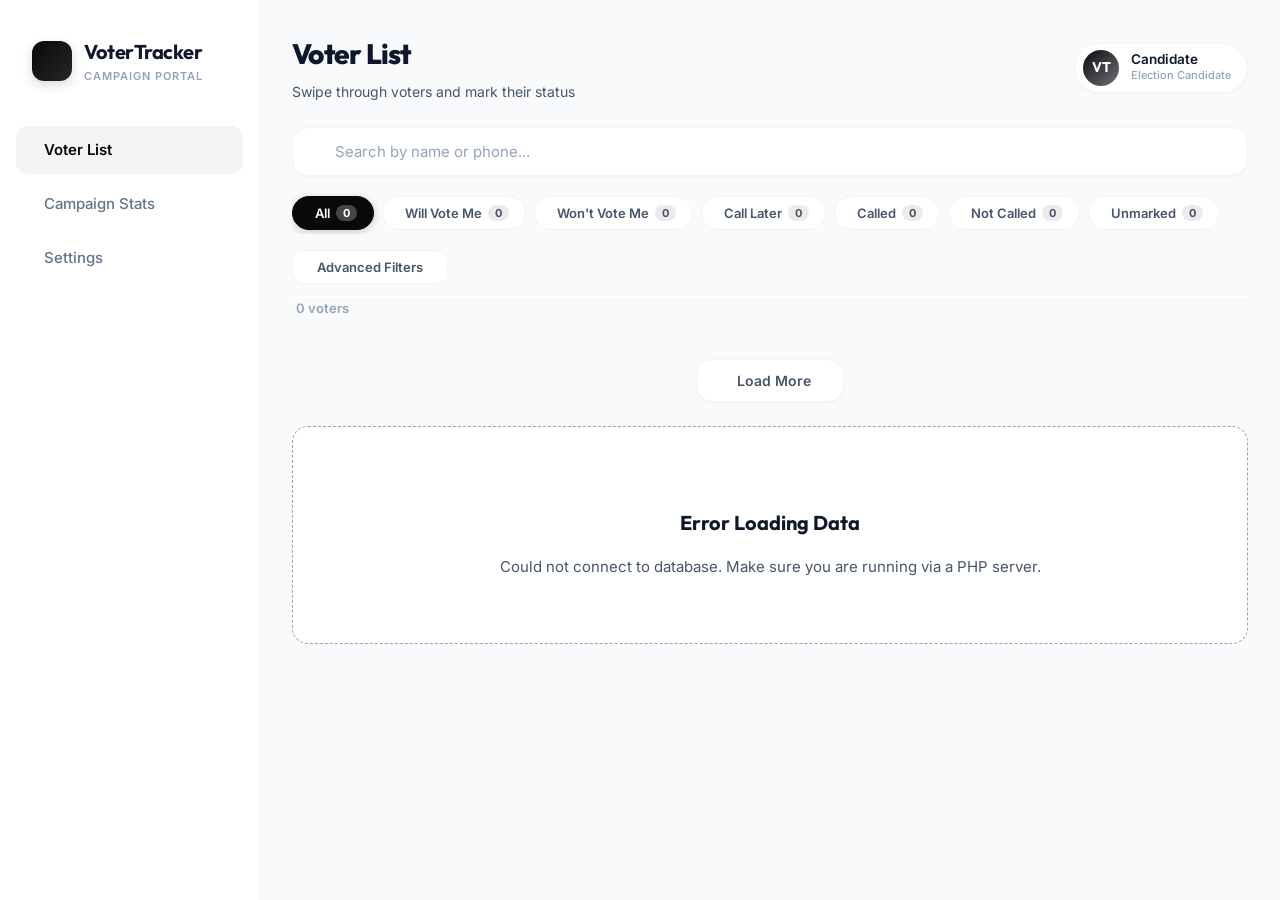
==== commit c335fb01: "Add API endpoint to save voter information - Implemented save_voter.php to handle POST requests for " ====
--- a/index.html
+++ b/index.html
@@ -1,137 +1,235 @@
-<!DOCTYPE html>
+<!doctype html>
 <html lang="en">
-<head>
-    <meta charset="UTF-8">
-    <meta name="viewport" content="width=device-width, initial-scale=1.0">
+  <head>
+    <meta charset="UTF-8" />
+    <meta name="viewport" content="width=device-width, initial-scale=1.0, maximum-scale=1.0, user-scalable=no" />
     <title>Voter Tracker - Voters List</title>
-    <!-- CSS Style File -->
-    <link rel="stylesheet" href="css/style.css">
-    <!-- User Premium FontAwesome Kit CDN -->
-    <script src="https://zenithkandel.com.np/fontawesome/zenith-icons.js" crossorigin="anonymous"></script>
-</head>
-<body>
+    <link rel="stylesheet" href="css/style.css" />
+    <script
+      src="https://zenithkandel.com.np/fontawesome/zenith-icons.js"
+      crossorigin="anonymous"
+    ></script>
+  </head>
+  <body>
     <div class="app-container">
-        <!-- Sidebar Navigation (Desktop) -->
-        <aside class="sidebar">
-            <div class="sidebar-header">
-                <div class="sidebar-logo-container">
-                    <i class="fa-sharp-duotone fa-solid fa-check-to-slot"></i>
-                </div>
-                <div>
-                    <h2>VoterTracker</h2>
-                    <span>Campaign Portal</span>
-                </div>
-            </div>
-            <nav class="sidebar-nav">
-                <a href="index.html" class="nav-link active" id="sidebar-nav-dashboard">
-                    <i class="fa-sharp-duotone fa-solid fa-address-book"></i> Voter List
-                </a>
-                <a href="stats.html" class="nav-link" id="sidebar-nav-stats">
-                    <i class="fa-sharp-duotone fa-solid fa-chart-line"></i> Campaign Stats
-                </a>
-                <a href="config.html" class="nav-link" id="sidebar-nav-settings">
-                    <i class="fa-sharp-duotone fa-solid fa-gear"></i> Settings
-                </a>
-            </nav>
-        </aside>
-
-        <!-- Main Workspace -->
-        <main class="main-content">
-            <!-- Top Dashboard Bar -->
-            <div class="top-bar">
-                <div class="page-header">
-                    <h1>Voter List</h1>
-                    <p>Search, filter, and track status for all registered voters</p>
-                </div>
-                
-                <div class="user-profile" id="user-profile-widget">
-                    <div class="user-avatar" id="user-avatar-initials">VT</div>
-                    <div class="user-info">
-                        <span class="user-name" id="display-candidate-name">Candidate</span>
-                        <span class="user-role">Election Candidate</span>
-                    </div>
-                </div>
-            </div>
-
-            <!-- Filter Controls Panel -->
-            <div class="filter-bar">
-                <div class="search-container">
-                    <i class="fa-sharp-duotone fa-solid fa-magnifying-glass search-icon"></i>
-                    <input type="text" class="search-input" id="search-input" placeholder="Search voters by name or phone...">
-                </div>
-                
-                <div class="filter-group">
-                    <!-- Toggle Show voters with no phone number (hides them by default) -->
-                    <label class="phone-toggle-container" id="toggle-no-phone-container" title="Hide or show voters with no phone numbers">
-                        <input type="checkbox" id="toggle-show-no-phone" class="phone-toggle-input">
-                        <div class="phone-toggle-switch"></div>
-                        <span>Show No Phone</span>
-                    </label>
-
-                    <div class="filter-select-wrapper">
-                        <select class="filter-select" id="filter-status">
-                            <option value="all">All Status</option>
-                            <option value="called">Called Only</option>
-                            <option value="not-called">Not Called</option>
-                            <option value="vote-me">Supporting Me</option>
-                            <option value="vote-opposition">Opposition Only</option>
-                        </select>
-                    </div>
-
-                    <div class="filter-select-wrapper">
-                        <select class="filter-select" id="filter-title">
-                            <option value="all">All Titles</option>
-                        </select>
-                    </div>
-
-                    <div class="filter-select-wrapper">
-                        <select class="filter-select" id="filter-source">
-                            <option value="all">All Sources</option>
-                            <option value="Final Voter List">Final Voter List</option>
-                            <option value="Life Member">Life Member</option>
-                        </select>
-                    </div>
-
-                    <div class="filter-select-wrapper">
-                        <select class="filter-select" id="filter-renewal">
-                            <option value="all">All Types</option>
-                            <option value="existing">Existing</option>
-                            <option value="new">New</option>
-                            <option value="life_member">Life Member</option>
-                        </select>
-                    </div>
-                </div>
-            </div>
-
-            <!-- Voter Cards Responsive Grid -->
-            <div class="voter-grid" id="voter-cards-grid">
-                <!-- Rendered dynamically by app.js -->
-            </div>
-
-            <!-- Pagination Bar -->
-            <div class="pagination" id="pagination">
-                <!-- Rendered dynamically by app.js -->
-            </div>
-        </main>
-
-        <!-- Bottom Navigation Bar (Mobile View) -->
-        <nav class="mobile-nav" id="mobile-navigation-bar">
-            <a href="index.html" class="mobile-nav-link active" id="mobile-nav-dashboard">
-                <i class="fa-sharp-duotone fa-solid fa-address-book"></i>
-                <span>Voters</span>
-            </a>
-            <a href="stats.html" class="mobile-nav-link" id="mobile-nav-stats">
-                <i class="fa-sharp-duotone fa-solid fa-chart-line"></i>
-                <span>Stats</span>
-            </a>
-            <a href="config.html" class="mobile-nav-link" id="mobile-nav-settings">
-                <i class="fa-sharp-duotone fa-solid fa-gear"></i>
-                <span>Settings</span>
-            </a>
+      <!-- Sidebar Navigation (Desktop) -->
+      <aside class="sidebar">
+        <div class="sidebar-header">
+          <div class="sidebar-logo-container">
+            <i class="fa-sharp-duotone fa-solid fa-check-to-slot"></i>
+          </div>
+          <div>
+            <h2>VoterTracker</h2>
+            <span>Campaign Portal</span>
+          </div>
+        </div>
+        <nav class="sidebar-nav">
+          <a href="index.html" class="nav-link active" id="sidebar-nav-dashboard">
+            <i class="fa-sharp-duotone fa-solid fa-address-book"></i> Voter List
+          </a>
+          <a href="stats.html" class="nav-link" id="sidebar-nav-stats">
+            <i class="fa-sharp-duotone fa-solid fa-chart-line"></i> Campaign Stats
+          </a>
+          <a href="config.html" class="nav-link" id="sidebar-nav-settings">
+            <i class="fa-sharp-duotone fa-solid fa-gear"></i> Settings
+          </a>
         </nav>
+      </aside>
+
+      <!-- Main Workspace -->
+      <main class="main-content">
+        <!-- Top Bar -->
+        <div class="top-bar">
+          <div class="page-header">
+            <h1>Voter List</h1>
+            <p>Swipe through voters and mark their status</p>
+          </div>
+          <div class="user-profile" id="user-profile-widget">
+            <div class="user-avatar" id="user-avatar-initials">VT</div>
+            <div class="user-info">
+              <span class="user-name" id="display-candidate-name">Candidate</span>
+              <span class="user-role">Election Candidate</span>
+            </div>
+          </div>
+        </div>
+
+        <!-- Search Bar -->
+        <div class="search-bar">
+          <div class="search-container">
+            <div class="search-icon-wrapper">
+              <i class="fa-sharp-duotone fa-solid fa-magnifying-glass"></i>
+            </div>
+            <input type="text" class="search-input" id="search-input" placeholder="Search by name or phone..." />
+            <button class="search-clear-btn" id="search-clear-btn" title="Clear search">
+              <i class="fa-sharp-duotone fa-solid fa-xmark"></i>
+            </button>
+          </div>
+        </div>
+
+        <!-- Quick Filter Chips -->
+        <div class="filter-chips-container">
+          <div class="filter-chips" id="filter-chips">
+            <button class="filter-chip active" data-filter="all">
+              <i class="fa-sharp-duotone fa-solid fa-users"></i>
+              <span>All</span>
+              <span class="chip-count" id="chip-count-all">0</span>
+            </button>
+            <button class="filter-chip" data-filter="vote_me">
+              <i class="fa-sharp-duotone fa-solid fa-circle-check"></i>
+              <span>Will Vote Me</span>
+              <span class="chip-count" id="chip-count-vote_me">0</span>
+            </button>
+            <button class="filter-chip" data-filter="vote_opposition">
+              <i class="fa-sharp-duotone fa-solid fa-circle-xmark"></i>
+              <span>Won't Vote Me</span>
+              <span class="chip-count" id="chip-count-vote_opposition">0</span>
+            </button>
+            <button class="filter-chip" data-filter="call_later">
+              <i class="fa-sharp-duotone fa-solid fa-clock"></i>
+              <span>Call Later</span>
+              <span class="chip-count" id="chip-count-call_later">0</span>
+            </button>
+            <button class="filter-chip" data-filter="called">
+              <i class="fa-sharp-duotone fa-solid fa-phone"></i>
+              <span>Called</span>
+              <span class="chip-count" id="chip-count-called">0</span>
+            </button>
+            <button class="filter-chip" data-filter="not_called">
+              <i class="fa-sharp-duotone fa-solid fa-phone-slash"></i>
+              <span>Not Called</span>
+              <span class="chip-count" id="chip-count-not_called">0</span>
+            </button>
+            <button class="filter-chip" data-filter="unmarked">
+              <i class="fa-sharp-duotone fa-solid fa-circle-question"></i>
+              <span>Unmarked</span>
+              <span class="chip-count" id="chip-count-unmarked">0</span>
+            </button>
+          </div>
+        </div>
+
+        <!-- Advanced Filters Toggle (Desktop) -->
+        <div class="advanced-filters-toggle" id="advanced-filters-toggle">
+          <button class="adv-toggle-btn" id="adv-toggle-btn">
+            <i class="fa-sharp-duotone fa-solid fa-sliders"></i>
+            <span>Advanced Filters</span>
+            <i class="fa-sharp-duotone fa-solid fa-chevron-down adv-chevron"></i>
+          </button>
+          <div class="active-filter-tags" id="active-filter-tags"></div>
+        </div>
+
+        <!-- Advanced Filters Panel (collapsible) -->
+        <div class="advanced-filters-panel" id="advanced-filters-panel">
+          <div class="filter-row">
+            <label class="phone-toggle-container" id="toggle-no-phone-container" title="Hide or show voters with no phone numbers">
+              <input type="checkbox" id="toggle-show-no-phone" class="phone-toggle-input" />
+              <div class="phone-toggle-switch"></div>
+              <span>Show No Phone</span>
+            </label>
+
+            <div class="filter-select-wrapper">
+              <select class="filter-select" id="filter-title">
+                <option value="all">All Titles</option>
+              </select>
+            </div>
+
+            <div class="filter-select-wrapper">
+              <select class="filter-select" id="filter-source">
+                <option value="all">All Sources</option>
+                <option value="Final Voter List">Final Voter List</option>
+                <option value="Life Member">Life Member</option>
+              </select>
+            </div>
+
+            <div class="filter-select-wrapper">
+              <select class="filter-select" id="filter-renewal">
+                <option value="all">All Types</option>
+                <option value="existing">Existing</option>
+                <option value="new">New</option>
+                <option value="life_member">Life Member</option>
+              </select>
+            </div>
+          </div>
+        </div>
+
+        <!-- Voter Counter -->
+        <div class="voter-counter" id="voter-counter">
+          <span id="counter-text">0 voters</span>
+        </div>
+
+        <!-- Reel-Style Voter Card Feed -->
+        <div class="reel-feed" id="reel-feed">
+          <!-- Rendered dynamically by app.js -->
+        </div>
+
+        <!-- Load More Button (for infinite scroll feel) -->
+        <div class="load-more-container" id="load-more-container">
+          <button class="load-more-btn" id="load-more-btn">
+            <i class="fa-sharp-duotone fa-solid fa-arrow-down"></i>
+            Load More
+          </button>
+        </div>
+
+        <!-- Empty State -->
+        <div class="empty-state" id="empty-state" style="display:none;">
+          <i class="fa-sharp-duotone fa-solid fa-magnifying-glass"></i>
+          <h3>No Voters Found</h3>
+          <p>Try widening your search or changing the filters.</p>
+        </div>
+      </main>
+
+      <!-- Bottom Navigation Bar (Mobile) -->
+      <nav class="mobile-nav" id="mobile-navigation-bar">
+        <a href="index.html" class="mobile-nav-link active" id="mobile-nav-dashboard">
+          <i class="fa-sharp-duotone fa-solid fa-address-book"></i>
+          <span>Voters</span>
+        </a>
+        <a href="stats.html" class="mobile-nav-link" id="mobile-nav-stats">
+          <i class="fa-sharp-duotone fa-solid fa-chart-line"></i>
+          <span>Stats</span>
+        </a>
+        <a href="config.html" class="mobile-nav-link" id="mobile-nav-settings">
+          <i class="fa-sharp-duotone fa-solid fa-gear"></i>
+          <span>Settings</span>
+        </a>
+      </nav>
     </div>
 
-    <!-- JS Logic File -->
+    <!-- Edit Voter Modal -->
+    <div class="modal-overlay" id="edit-modal-overlay">
+      <div class="modal" id="edit-modal">
+        <div class="modal-header">
+          <h3><i class="fa-sharp-duotone fa-solid fa-pen-to-square"></i> Edit Voter Details</h3>
+          <button class="modal-close-btn" id="modal-close-btn">
+            <i class="fa-sharp-duotone fa-solid fa-xmark"></i>
+          </button>
+        </div>
+        <div class="modal-body">
+          <div class="modal-voter-id" id="modal-voter-id">#0</div>
+          <div class="form-group">
+            <label for="edit-name">Name</label>
+            <input type="text" class="form-input" id="edit-name" placeholder="Voter name" />
+          </div>
+          <div class="form-group">
+            <label for="edit-title">Title</label>
+            <input type="text" class="form-input" id="edit-title" placeholder="Title / Role" />
+          </div>
+          <div class="form-group">
+            <label for="edit-phone">Phone</label>
+            <input type="text" class="form-input" id="edit-phone" placeholder="Phone number" />
+          </div>
+        </div>
+        <div class="modal-footer">
+          <button class="btn btn-secondary" id="modal-cancel-btn">Cancel</button>
+          <button class="btn btn-primary" id="modal-save-btn">
+            <i class="fa-sharp-duotone fa-solid fa-check"></i> Save Changes
+          </button>
+        </div>
+      </div>
+    </div>
+
+    <!-- Toast Container -->
+    <div id="toast-container"></div>
+
     <script src="js/app.js"></script>
-</body>
+  </body>
 </html>
--- a/css/style.css
+++ b/css/style.css
@@ -12,48 +12,50 @@
   --color-sidebar-text: #64748b;
   --color-sidebar-active: #09090b;
   --color-sidebar-active-bg: #f4f4f5;
-  
+
   --color-primary: #09090b;
   --color-primary-light: rgba(9, 9, 11, 0.05);
-  
+
   --color-blue: #2563eb;
   --color-blue-light: rgba(37, 99, 235, 0.08);
   --color-blue-glow: rgba(37, 99, 235, 0.15);
-  
+
   --color-green: #10b981;
   --color-green-light: rgba(16, 185, 129, 0.08);
   --color-green-glow: rgba(16, 185, 129, 0.15);
-  
+
   --color-red: #f43f5e;
   --color-red-light: rgba(244, 63, 94, 0.08);
   --color-red-glow: rgba(244, 63, 94, 0.15);
-  
+
+  --color-orange: #f97316;
+  --color-orange-light: rgba(249, 115, 22, 0.08);
+  --color-orange-glow: rgba(249, 115, 22, 0.15);
+
   --color-yellow: #71717a;
   --color-yellow-light: #f4f4f5;
-  
+
   --color-purple: #27272a;
   --color-purple-light: #f4f4f5;
-  
+
   --radius-lg: 16px;
   --radius-md: 12px;
   --radius-sm: 8px;
-  
+
   --shadow-sm: 0 1px 2px 0 rgba(0, 0, 0, 0.04);
   --shadow-md: 0 4px 6px -1px rgba(0, 0, 0, 0.03), 0 2px 4px -2px rgba(0, 0, 0, 0.03);
   --shadow-lg: 0 10px 15px -3px rgba(0, 0, 0, 0.04), 0 4px 6px -4px rgba(0, 0, 0, 0.02);
   --shadow-premium: 0 20px 25px -5px rgba(0, 0, 0, 0.05), 0 8px 10px -6px rgba(0, 0, 0, 0.03);
-  
+
   --font-title: 'Outfit', sans-serif;
   --font-body: 'Inter', sans-serif;
-  
+
   --transition-fast: 0.15s ease;
   --transition-normal: 0.25s cubic-bezier(0.4, 0, 0.2, 1);
   --transition-slow: 0.35s ease;
 }
 
-*,
-*::before,
-*::after {
+*, *::before, *::after {
   margin: 0;
   padding: 0;
   box-sizing: border-box;
@@ -68,31 +70,15 @@
   overflow-x: hidden;
 }
 
-/* Custom Scrollbar */
-::-webkit-scrollbar {
-  width: 8px;
-  height: 8px;
-}
-::-webkit-scrollbar-track {
-  background: transparent;
-}
-::-webkit-scrollbar-thumb {
-  background: #cbd5e1;
-  border-radius: 4px;
-}
-::-webkit-scrollbar-thumb:hover {
-  background: #94a3b8;
-}
+::-webkit-scrollbar { width: 6px; height: 6px; }
+::-webkit-scrollbar-track { background: transparent; }
+::-webkit-scrollbar-thumb { background: #cbd5e1; border-radius: 4px; }
+::-webkit-scrollbar-thumb:hover { background: #94a3b8; }
 
 /* ── App Layout ──────────────────────────────────── */
-
-.app-container {
-  display: flex;
-  min-height: 100vh;
-}
+.app-container { display: flex; min-height: 100vh; }
 
 /* ── Sidebar (Desktop) ───────────────────────────── */
-
 .sidebar {
   position: fixed;
   top: 0;
@@ -165,37 +151,16 @@
   transition: all var(--transition-fast);
 }
 
-.nav-link i {
-  font-size: 18px;
-  transition: color var(--transition-fast);
-}
-
-.nav-link:hover {
-  background-color: var(--color-border);
-  color: var(--color-text);
-}
-
-.nav-link.active {
-  background-color: var(--color-sidebar-active-bg);
-  color: var(--color-sidebar-active);
-  font-weight: 600;
-}
-
-.nav-link.active i {
-  color: var(--color-sidebar-active);
-}
-
-/* ── Mobile Navigation (Tab Bar) ────────────────── */
-
-.mobile-nav {
-  display: none;
-}
+.nav-link i { font-size: 18px; transition: color var(--transition-fast); }
+.nav-link:hover { background-color: var(--color-border); color: var(--color-text); }
+.nav-link.active { background-color: var(--color-sidebar-active-bg); color: var(--color-sidebar-active); font-weight: 600; }
+.nav-link.active i { color: var(--color-sidebar-active); }
+
+/* ── Mobile Navigation ───────────────────────────── */
+.mobile-nav { display: none; }
 
 @media (max-width: 768px) {
-  .sidebar {
-    display: none;
-  }
-  
+  .sidebar { display: none; }
   .mobile-nav {
     display: flex;
     position: fixed;
@@ -211,7 +176,6 @@
     box-shadow: 0 -4px 16px rgba(0, 0, 0, 0.04);
     padding-bottom: env(safe-area-inset-bottom);
   }
-  
   .mobile-nav-link {
     display: flex;
     flex-direction: column;
@@ -225,24 +189,12 @@
     height: 100%;
     justify-content: center;
   }
-  
-  .mobile-nav-link i {
-    font-size: 20px;
-    transition: transform var(--transition-fast);
-  }
-  
-  .mobile-nav-link.active {
-    color: var(--color-primary);
-    font-weight: 600;
-  }
-  
-  .mobile-nav-link.active i {
-    transform: translateY(-2px);
-  }
+  .mobile-nav-link i { font-size: 20px; transition: transform var(--transition-fast); }
+  .mobile-nav-link.active { color: var(--color-primary); font-weight: 600; }
+  .mobile-nav-link.active i { transform: translateY(-2px); }
 }
 
 /* ── Main Content Area ───────────────────────────── */
-
 .main-content {
   margin-left: 260px;
   flex: 1;
@@ -255,17 +207,16 @@
 @media (max-width: 768px) {
   .main-content {
     margin-left: 0;
-    padding: 16px 16px 80px; /* space for mobile nav */
+    padding: 16px 16px 80px;
   }
 }
 
-/* ── Top Bar / Header ────────────────────────────── */
-
+/* ── Top Bar ─────────────────────────────────────── */
 .top-bar {
   display: flex;
   justify-content: space-between;
   align-items: center;
-  margin-bottom: 32px;
+  margin-bottom: 24px;
   gap: 24px;
 }
 
@@ -308,216 +259,224 @@
   font-size: 14px;
 }
 
-.user-info {
-  display: flex;
-  flex-direction: column;
-}
-
-.user-name {
-  font-size: 13.5px;
-  font-weight: 600;
-  color: var(--color-text);
-  line-height: 1.2;
-}
-
-.user-role {
-  font-size: 11px;
-  color: var(--color-text-muted);
-  font-weight: 500;
-}
+.user-info { display: flex; flex-direction: column; }
+.user-name { font-size: 13.5px; font-weight: 600; color: var(--color-text); line-height: 1.2; }
+.user-role { font-size: 11px; color: var(--color-text-muted); font-weight: 500; }
 
 @media (max-width: 600px) {
-  .top-bar {
-    flex-direction: column;
-    align-items: flex-start;
-    gap: 16px;
-    margin-bottom: 24px;
-  }
-  .user-profile {
-    width: 100%;
-    justify-content: flex-start;
-  }
-}
-
-/* ── Stats Row (Metrics Grid) ───────────────────── */
-
-.stats-row {
-  display: grid;
-  grid-template-columns: repeat(4, 1fr);
-  gap: 20px;
-  margin-bottom: 32px;
-}
-
-.stat-card {
-  background-color: var(--color-card);
-  border-radius: var(--radius-lg);
-  padding: 24px;
-  box-shadow: var(--shadow-md);
-  border: 1px solid var(--color-border);
+  .top-bar { flex-direction: column; align-items: flex-start; gap: 16px; margin-bottom: 20px; }
+  .user-profile { width: 100%; justify-content: flex-start; }
+}
+
+/* ── Search Bar ──────────────────────────────────── */
+.search-bar {
+  margin-bottom: 16px;
+}
+
+.search-container {
   position: relative;
-  overflow: hidden;
-  display: flex;
-  flex-direction: column;
-  justify-content: space-between;
-  min-height: 120px;
-  transition: transform var(--transition-normal), box-shadow var(--transition-normal);
-}
-
-.stat-card:hover {
-  transform: translateY(-4px);
-  box-shadow: var(--shadow-lg);
-}
-
-.stat-card::before {
-  content: '';
-  position: absolute;
-  top: 0;
-  left: 0;
-  width: 4px;
-  height: 100%;
-  background-color: var(--color-text-muted);
-}
-
-.stat-card.stat-total::before { background-color: var(--color-purple); }
-.stat-card.stat-called::before { background-color: var(--color-blue); }
-.stat-card.stat-vote-me::before { background-color: var(--color-green); }
-.stat-card.stat-opposition::before { background-color: var(--color-red); }
-
-.stat-main {
-  display: flex;
-  justify-content: space-between;
-  align-items: flex-start;
-}
-
-.stat-details {
-  display: flex;
-  flex-direction: column;
-}
-
-.stat-label {
-  font-size: 13px;
-  font-weight: 600;
-  color: var(--color-text-secondary);
-  text-transform: uppercase;
-  letter-spacing: 0.5px;
-  margin-bottom: 6px;
-}
-
-.stat-value {
-  font-family: var(--font-title);
-  font-size: 32px;
-  font-weight: 800;
-  color: var(--color-text);
-  line-height: 1.1;
-}
-
-.stat-icon-wrapper {
-  width: 44px;
-  height: 44px;
-  border-radius: var(--radius-md);
-  display: flex;
-  align-items: center;
-  justify-content: center;
-  font-size: 20px;
-}
-
-.stat-total .stat-icon-wrapper {
-  background-color: var(--color-purple-light);
-  color: var(--color-purple);
-}
-.stat-called .stat-icon-wrapper {
-  background-color: var(--color-blue-light);
-  color: var(--color-blue);
-}
-.stat-vote-me .stat-icon-wrapper {
-  background-color: var(--color-green-light);
-  color: var(--color-green);
-}
-.stat-opposition .stat-icon-wrapper {
-  background-color: var(--color-red-light);
-  color: var(--color-red);
-}
-
-.stat-sub {
-  font-size: 12px;
-  color: var(--color-text-muted);
-  margin-top: 12px;
-  display: flex;
-  align-items: center;
-  gap: 4px;
-}
-
-@media (max-width: 1024px) {
-  .stats-row {
-    grid-template-columns: repeat(2, 1fr);
-  }
-}
-
-@media (max-width: 500px) {
-  .stats-row {
-    grid-template-columns: 1fr;
-    gap: 16px;
-  }
-}
-
-/* ── Filter Bar ──────────────────────────────────── */
-
-.filter-bar {
-  background-color: var(--color-card);
-  border-radius: var(--radius-lg);
-  padding: 20px 24px;
-  box-shadow: var(--shadow-md);
-  border: 1px solid var(--color-border);
-  margin-bottom: 32px;
-  display: flex;
-  align-items: center;
-  gap: 16px;
-  flex-wrap: wrap;
-}
-
-.search-container {
-  flex: 2;
-  min-width: 250px;
-  position: relative;
-}
-
-.search-icon {
+  width: 100%;
+}
+
+.search-icon-wrapper {
   position: absolute;
   left: 14px;
   top: 50%;
   transform: translateY(-50%);
   color: var(--color-text-muted);
   font-size: 16px;
+  pointer-events: none;
+  z-index: 1;
+  display: flex;
+  align-items: center;
+  justify-content: center;
 }
 
 .search-input {
   width: 100%;
-  padding: 11px 16px 11px 42px;
+  padding: 14px 44px 14px 42px;
+  border: 1px solid var(--color-border);
+  border-radius: var(--radius-lg);
+  font-size: 15px;
+  font-family: var(--font-body);
+  color: var(--color-text);
+  background-color: var(--color-card);
+  outline: none;
+  transition: all var(--transition-fast);
+  box-shadow: var(--shadow-sm);
+}
+
+.search-input::placeholder { color: var(--color-text-muted); }
+.search-input:focus {
+  border-color: var(--color-primary);
+  box-shadow: 0 0 0 4px var(--color-primary-light), var(--shadow-md);
+}
+
+.search-clear-btn {
+  position: absolute;
+  right: 12px;
+  top: 50%;
+  transform: translateY(-50%);
+  background: none;
+  border: none;
+  color: var(--color-text-muted);
+  cursor: pointer;
+  padding: 6px;
+  border-radius: 50%;
+  font-size: 14px;
+  display: none;
+  align-items: center;
+  justify-content: center;
+  transition: all var(--transition-fast);
+}
+
+.search-clear-btn:hover { background-color: var(--color-border); color: var(--color-text); }
+.search-clear-btn.visible { display: flex; }
+
+/* ── Filter Chips ────────────────────────────────── */
+.filter-chips-container {
+  margin-bottom: 16px;
+  overflow-x: auto;
+  -webkit-overflow-scrolling: touch;
+  scrollbar-width: none;
+  -ms-overflow-style: none;
+}
+
+.filter-chips-container::-webkit-scrollbar { display: none; }
+
+.filter-chips {
+  display: flex;
+  gap: 8px;
+  padding: 4px 0;
+  width: max-content;
+}
+
+.filter-chip {
+  display: inline-flex;
+  align-items: center;
+  gap: 6px;
+  padding: 8px 16px;
+  border-radius: 50px;
+  border: 1.5px solid var(--color-border);
+  background-color: var(--color-card);
+  color: var(--color-text-secondary);
+  font-size: 13px;
+  font-weight: 600;
+  font-family: var(--font-body);
+  cursor: pointer;
+  white-space: nowrap;
+  transition: all var(--transition-fast);
+  user-select: none;
+}
+
+.filter-chip i { font-size: 14px; }
+
+.filter-chip:hover {
+  border-color: var(--color-border-hover);
+  background-color: var(--color-bg);
+}
+
+.filter-chip.active {
+  background-color: var(--color-primary);
+  color: #ffffff;
+  border-color: var(--color-primary);
+  box-shadow: 0 2px 8px rgba(9, 9, 11, 0.2);
+}
+
+.chip-count {
+  font-size: 11px;
+  font-weight: 700;
+  background-color: rgba(0, 0, 0, 0.08);
+  padding: 1px 7px;
+  border-radius: 20px;
+  min-width: 20px;
+  text-align: center;
+}
+
+.filter-chip.active .chip-count {
+  background-color: rgba(255, 255, 255, 0.25);
+  color: #ffffff;
+}
+
+/* ── Advanced Filters Toggle ─────────────────────── */
+.advanced-filters-toggle {
+  display: flex;
+  align-items: center;
+  gap: 12px;
+  margin-bottom: 12px;
+  flex-wrap: wrap;
+}
+
+.adv-toggle-btn {
+  display: inline-flex;
+  align-items: center;
+  gap: 8px;
+  padding: 8px 16px;
   border: 1px solid var(--color-border);
   border-radius: var(--radius-md);
-  font-size: 14.5px;
+  background-color: var(--color-card);
+  color: var(--color-text-secondary);
+  font-size: 13px;
+  font-weight: 600;
   font-family: var(--font-body);
-  color: var(--color-text);
-  background-color: var(--color-bg);
-  outline: none;
-  transition: all var(--transition-fast);
-}
-
-.search-input::placeholder {
-  color: var(--color-text-muted);
-}
-
-.search-input:focus {
-  border-color: var(--color-primary);
-  background-color: var(--color-card);
-  box-shadow: 0 0 0 4px rgba(79, 70, 229, 0.1);
-}
-
-.filter-group {
+  cursor: pointer;
+  transition: all var(--transition-fast);
+}
+
+.adv-toggle-btn:hover { border-color: var(--color-border-hover); color: var(--color-text); }
+.adv-toggle-btn.open { color: var(--color-primary); border-color: var(--color-primary); }
+
+.adv-chevron {
+  font-size: 12px;
+  transition: transform var(--transition-fast);
+}
+
+.adv-toggle-btn.open .adv-chevron { transform: rotate(180deg); }
+
+.active-filter-tags {
+  display: flex;
+  gap: 6px;
+  flex-wrap: wrap;
+}
+
+.active-filter-tag {
+  display: inline-flex;
+  align-items: center;
+  gap: 4px;
+  padding: 4px 10px;
+  border-radius: 20px;
+  background-color: var(--color-blue-light);
+  color: var(--color-blue);
+  font-size: 11px;
+  font-weight: 600;
+}
+
+.active-filter-tag i { font-size: 10px; cursor: pointer; }
+
+/* ── Advanced Filters Panel ──────────────────────── */
+.advanced-filters-panel {
+  background-color: var(--color-card);
+  border-radius: var(--radius-lg);
+  padding: 0;
+  max-height: 0;
+  overflow: hidden;
+  transition: all var(--transition-normal);
+  margin-bottom: 0;
+  border: 1px solid transparent;
+}
+
+.advanced-filters-panel.open {
+  padding: 20px 24px;
+  max-height: 300px;
+  border: 1px solid var(--color-border);
+  box-shadow: var(--shadow-md);
+  margin-bottom: 16px;
+}
+
+.filter-row {
   display: flex;
   align-items: center;
   gap: 12px;
-  flex: 3;
   flex-wrap: wrap;
 }
 
@@ -549,92 +508,118 @@
 .filter-select:focus {
   border-color: var(--color-primary);
   background-color: var(--color-card);
-  box-shadow: 0 0 0 4px rgba(79, 70, 229, 0.1);
-}
-
-@media (max-width: 900px) {
-  .filter-bar {
-    flex-direction: column;
-    align-items: stretch;
-  }
-  .search-container {
-    width: 100%;
-    flex: none;
-  }
-  .filter-group {
-    width: 100%;
-    flex: none;
-  }
-}
-
-/* ── Voter Card Grid ─────────────────────────────── */
-
-.voter-grid {
-  display: grid;
-  grid-template-columns: repeat(3, 1fr);
-  gap: 24px;
-  margin-bottom: 24px;
-}
-
-@media (max-width: 1200px) {
-  .voter-grid {
-    grid-template-columns: repeat(2, 1fr);
-  }
-}
-
-@media (max-width: 768px) {
-  .voter-grid {
-    grid-template-columns: 1fr;
-    gap: 16px;
-  }
-}
-
-/* ── Voter Card ──────────────────────────────────── */
-
+  box-shadow: 0 0 0 4px var(--color-primary-light);
+}
+
+.phone-toggle-container {
+  display: flex;
+  align-items: center;
+  gap: 10px;
+  user-select: none;
+  cursor: pointer;
+  font-size: 13.5px;
+  font-weight: 600;
+  color: var(--color-text-secondary);
+}
+
+.phone-toggle-switch {
+  position: relative;
+  width: 44px;
+  height: 24px;
+  background-color: var(--color-border-hover);
+  border-radius: 20px;
+  transition: background-color var(--transition-fast);
+}
+
+.phone-toggle-switch::after {
+  content: '';
+  position: absolute;
+  top: 2px;
+  left: 2px;
+  width: 20px;
+  height: 20px;
+  background-color: #ffffff;
+  border-radius: 50%;
+  box-shadow: var(--shadow-sm);
+  transition: transform var(--transition-fast);
+}
+
+.phone-toggle-input { display: none; }
+.phone-toggle-input:checked + .phone-toggle-switch { background-color: var(--color-primary); }
+.phone-toggle-input:checked + .phone-toggle-switch::after { transform: translateX(20px); }
+
+/* ── Voter Counter ───────────────────────────────── */
+.voter-counter {
+  font-size: 13px;
+  font-weight: 600;
+  color: var(--color-text-muted);
+  margin-bottom: 16px;
+  padding: 0 4px;
+}
+
+/* ── Reel Feed ───────────────────────────────────── */
+.reel-feed {
+  display: flex;
+  flex-direction: column;
+  gap: 16px;
+}
+
+/* ── Voter Card (Reel Style) ─────────────────────── */
 .voter-card {
   background-color: var(--color-card);
   border-radius: var(--radius-lg);
   border: 1px solid var(--color-border);
   box-shadow: var(--shadow-md);
-  padding: 20px;
-  display: flex;
-  flex-direction: column;
-  justify-content: space-between;
+  overflow: hidden;
   position: relative;
   transition: transform var(--transition-normal), box-shadow var(--transition-normal), border-color var(--transition-normal);
   animation: slideUp var(--transition-slow) forwards;
 }
 
 .voter-card:hover {
-  transform: translateY(-4px);
   box-shadow: var(--shadow-lg);
   border-color: var(--color-border-hover);
 }
 
-/* Card Header */
-.card-header {
+/* Status stripe on left side */
+.voter-card::before {
+  content: '';
+  position: absolute;
+  top: 0;
+  left: 0;
+  width: 4px;
+  height: 100%;
+  background-color: var(--color-border);
+  transition: background-color var(--transition-fast);
+}
+
+.voter-card.status-vote_me::before { background-color: var(--color-green); }
+.voter-card.status-vote_opposition::before { background-color: var(--color-red); }
+.voter-card.status-call_later::before { background-color: var(--color-orange); }
+.voter-card.status-called::before { background-color: var(--color-blue); }
+
+.card-top-row {
   display: flex;
   justify-content: space-between;
-  align-items: flex-start;
-  margin-bottom: 12px;
-  gap: 8px;
+  align-items: center;
+  padding: 16px 20px 0;
+}
+
+.card-badges {
+  display: flex;
+  gap: 6px;
+  align-items: center;
+  flex-wrap: wrap;
 }
 
 .voter-id-badge {
   font-family: var(--font-title);
   font-weight: 700;
-  font-size: 13px;
+  font-size: 12px;
   color: var(--color-text-muted);
   background-color: var(--color-border);
   padding: 2px 8px;
   border-radius: var(--radius-sm);
-}
-
-.badge-group {
-  display: flex;
-  gap: 6px;
-  flex-wrap: wrap;
-  justify-content: flex-end;
 }
 
 .badge {
@@ -649,39 +634,43 @@
   letter-spacing: 0.5px;
 }
 
-.badge-source-voter {
-  background-color: var(--color-blue-light);
-  color: var(--color-blue);
-}
-
-.badge-source-life {
-  background-color: var(--color-green-light);
-  color: var(--color-green);
-}
-
-.badge-renewal-new {
-  background-color: var(--color-yellow-light);
-  color: #c29d0b;
-}
-
-.badge-renewal-existing {
-  background-color: rgba(100, 116, 139, 0.08);
-  color: var(--color-text-secondary);
-}
-
-/* Card Details */
+.badge-source-voter { background-color: var(--color-blue-light); color: var(--color-blue); }
+.badge-source-life { background-color: var(--color-green-light); color: var(--color-green); }
+.badge-renewal-new { background-color: #fef3c7; color: #b45309; }
+.badge-renewal-existing { background-color: rgba(100, 116, 139, 0.08); color: var(--color-text-secondary); }
+
+.card-edit-btn {
+  background: none;
+  border: 1px solid var(--color-border);
+  color: var(--color-text-muted);
+  cursor: pointer;
+  padding: 8px;
+  border-radius: var(--radius-sm);
+  font-size: 14px;
+  transition: all var(--transition-fast);
+  display: flex;
+  align-items: center;
+  justify-content: center;
+}
+
+.card-edit-btn:hover {
+  background-color: var(--color-bg);
+  border-color: var(--color-border-hover);
+  color: var(--color-text);
+}
+
+/* Card Body */
 .card-body {
-  margin-bottom: 20px;
+  padding: 16px 20px;
 }
 
 .voter-name {
   font-family: var(--font-title);
-  font-size: 18px;
+  font-size: 20px;
   font-weight: 700;
   color: var(--color-text);
   line-height: 1.3;
-  margin-bottom: 8px;
-  transition: color var(--transition-fast);
+  margin-bottom: 4px;
 }
 
 .voter-title {
@@ -694,10 +683,7 @@
   margin-bottom: 12px;
 }
 
-.voter-title i {
-  color: var(--color-primary);
-  font-size: 14px;
-}
+.voter-title i { color: var(--color-primary); font-size: 14px; }
 
 .voter-contact {
   display: flex;
@@ -716,23 +702,14 @@
   text-decoration: none;
   color: var(--color-text);
   font-weight: 600;
-  font-size: 13.5px;
+  font-size: 14px;
   transition: color var(--transition-fast);
 }
 
-.phone-link i {
-  color: var(--color-blue);
-  font-size: 15px;
-}
-
-.phone-link:hover {
-  color: var(--color-blue);
-}
-
-.phone-actions {
-  display: flex;
-  gap: 8px;
-}
+.phone-link i { color: var(--color-blue); font-size: 15px; }
+.phone-link:hover { color: var(--color-blue); }
+
+.phone-actions { display: flex; gap: 8px; }
 
 .copy-phone-btn {
   background: none;
@@ -748,102 +725,153 @@
   justify-content: center;
 }
 
-.copy-phone-btn:hover {
-  color: var(--color-text);
-  background-color: rgba(0,0,0,0.05);
-}
-
-/* Card Controls */
-.card-actions {
+.copy-phone-btn:hover { color: var(--color-text); background-color: rgba(0, 0, 0, 0.05); }
+
+/* ── Card Status Actions (Large Buttons) ─────────── */
+.card-status-actions {
   display: grid;
   grid-template-columns: repeat(3, 1fr);
-  gap: 8px;
-  border-top: 1px dashed var(--color-border);
-  padding-top: 16px;
-}
-
-.card-action-btn {
-  border: 1px solid var(--color-border);
+  gap: 10px;
+  padding: 0 20px 20px;
+}
+
+.status-btn {
+  border: 2px solid var(--color-border);
   background-color: var(--color-card);
   border-radius: var(--radius-md);
-  height: 44px;
+  padding: 14px 8px;
   display: flex;
   flex-direction: column;
   align-items: center;
   justify-content: center;
-  gap: 4px;
-  font-size: 11px;
-  font-weight: 600;
-  color: var(--color-text-secondary);
+  gap: 6px;
   cursor: pointer;
   outline: none;
   user-select: none;
   transition: all var(--transition-fast);
   font-family: var(--font-body);
-}
-
-.card-action-btn i {
-  font-size: 15px;
-  --fa-secondary-opacity: 0.4;
+  position: relative;
+  overflow: hidden;
+}
+
+.status-btn i {
+  font-size: 22px;
   transition: transform var(--transition-fast);
 }
 
-.card-action-btn:hover {
-  background-color: var(--color-bg);
-  border-color: var(--color-border-hover);
-  color: var(--color-text);
-}
-
-.card-action-btn:hover i {
-  transform: scale(1.1);
-}
-
-/* Called Active State */
-.card-action-btn.active-called {
-  background-color: var(--color-blue-light);
+.status-btn span {
+  font-size: 11px;
+  font-weight: 700;
+  text-transform: uppercase;
+  letter-spacing: 0.3px;
+}
+
+.status-btn:hover { transform: translateY(-2px); }
+.status-btn:active { transform: scale(0.96); }
+
+/* Vote Me Button */
+.status-btn.btn-vote-me {
+  color: var(--color-text-secondary);
+}
+
+.status-btn.btn-vote-me:hover {
+  border-color: var(--color-green);
+  color: var(--color-green);
+  background-color: var(--color-green-light);
+}
+
+.status-btn.btn-vote-me.active {
+  border-color: var(--color-green);
+  background-color: var(--color-green);
+  color: #ffffff;
+  box-shadow: 0 4px 16px var(--color-green-glow);
+}
+
+.status-btn.btn-vote-me.active i { animation: bounceScale 0.3s ease; }
+
+/* Won't Vote Me Button */
+.status-btn.btn-opposition {
+  color: var(--color-text-secondary);
+}
+
+.status-btn.btn-opposition:hover {
+  border-color: var(--color-red);
+  color: var(--color-red);
+  background-color: var(--color-red-light);
+}
+
+.status-btn.btn-opposition.active {
+  border-color: var(--color-red);
+  background-color: var(--color-red);
+  color: #ffffff;
+  box-shadow: 0 4px 16px var(--color-red-glow);
+}
+
+.status-btn.btn-opposition.active i { animation: bounceScale 0.3s ease; }
+
+/* Call Later Button */
+.status-btn.btn-call-later {
+  color: var(--color-text-secondary);
+}
+
+.status-btn.btn-call-later:hover {
+  border-color: var(--color-orange);
+  color: var(--color-orange);
+  background-color: var(--color-orange-light);
+}
+
+.status-btn.btn-call-later.active {
+  border-color: var(--color-orange);
+  background-color: var(--color-orange);
+  color: #ffffff;
+  box-shadow: 0 4px 16px var(--color-orange-glow);
+}
+
+.status-btn.btn-call-later.active i { animation: bounceScale 0.3s ease; }
+
+/* Called Toggle (compact row) */
+.card-called-toggle {
+  padding: 0 20px 12px;
+}
+
+.called-toggle-btn {
+  display: inline-flex;
+  align-items: center;
+  gap: 6px;
+  padding: 6px 14px;
+  border: 1px solid var(--color-border);
+  border-radius: 50px;
+  background-color: var(--color-card);
+  color: var(--color-text-muted);
+  font-size: 12px;
+  font-weight: 600;
+  font-family: var(--font-body);
+  cursor: pointer;
+  transition: all var(--transition-fast);
+}
+
+.called-toggle-btn i { font-size: 12px; }
+
+.called-toggle-btn:hover {
   border-color: var(--color-blue);
   color: var(--color-blue);
-  box-shadow: 0 0 12px var(--color-blue-glow);
-}
-.card-action-btn.active-called i {
-  --fa-primary-color: #2563eb;
-  --fa-secondary-color: #3b82f6;
-  animation: bounceScale 0.3s ease;
-}
-
-/* Vote Me Active State */
-.card-action-btn.active-vote-me {
-  background-color: var(--color-green-light);
-  border-color: var(--color-green);
-  color: var(--color-green);
-  box-shadow: 0 0 12px var(--color-green-glow);
-}
-.card-action-btn.active-vote-me i {
-  --fa-primary-color: #10b981;
-  --fa-secondary-color: #34d399;
-  animation: bounceScale 0.3s ease;
-}
-
-/* Opposition Active State */
-.card-action-btn.active-opposition {
-  background-color: var(--color-red-light);
-  border-color: var(--color-red);
-  color: var(--color-red);
-  box-shadow: 0 0 12px var(--color-red-glow);
-}
-.card-action-btn.active-opposition i {
-  --fa-primary-color: #f43f5e;
-  --fa-secondary-color: #fb7185;
-  animation: bounceScale 0.3s ease;
-}
-
-/* Opposition Select area */
+  background-color: var(--color-blue-light);
+}
+
+.called-toggle-btn.active {
+  border-color: var(--color-blue);
+  background-color: var(--color-blue);
+  color: #ffffff;
+}
+
+.called-toggle-btn.active:hover {
+  opacity: 0.9;
+}
+
+/* Opposition candidate select (within card) */
 .opposition-select-container {
-  margin-top: 12px;
+  padding: 0 20px 16px;
   animation: slideUp var(--transition-normal) forwards;
-  display: flex;
-  flex-direction: column;
-  gap: 6px;
 }
 
 .opposition-select-label {
@@ -852,45 +880,73 @@
   text-transform: uppercase;
   color: var(--color-red);
   letter-spacing: 0.5px;
-}
-
-.opposition-card-select {
+  margin-bottom: 6px;
+  display: block;
+}
+
+.opposition-card-select,
+.opposition-card-input {
   width: 100%;
-  padding: 8px 12px;
+  padding: 10px 12px;
   border: 1px solid var(--color-red);
   background-color: var(--color-red-light);
   border-radius: var(--radius-sm);
   font-family: var(--font-body);
-  font-size: 12.5px;
+  font-size: 13px;
   color: var(--color-red);
   outline: none;
   cursor: pointer;
+  transition: all var(--transition-fast);
+}
+
+.opposition-card-select {
   appearance: none;
   -webkit-appearance: none;
   background-image: url("data:image/svg+xml,%3Csvg xmlns='http://www.w3.org/2000/svg' width='12' height='12' viewBox='0 0 12 12'%3E%3Cpath fill='%23f43f5e' d='M6 8L1 3h10z'/%3E%3C/svg%3E");
   background-repeat: no-repeat;
   background-position: right 10px center;
-}
-
-.opposition-card-input {
-  width: 100%;
-  padding: 8px 12px;
-  border: 1px solid var(--color-red);
-  background-color: var(--color-red-light);
-  border-radius: var(--radius-sm);
+  padding-right: 32px;
+}
+
+.opposition-card-input::placeholder { color: rgba(244, 63, 94, 0.6); }
+
+/* ── Load More Button ────────────────────────────── */
+.load-more-container {
+  display: flex;
+  justify-content: center;
+  padding: 24px 0;
+}
+
+.load-more-btn {
+  display: inline-flex;
+  align-items: center;
+  gap: 8px;
+  padding: 12px 32px;
+  border: 1px solid var(--color-border);
+  border-radius: var(--radius-lg);
+  background-color: var(--color-card);
+  color: var(--color-text-secondary);
+  font-size: 14px;
+  font-weight: 600;
   font-family: var(--font-body);
-  font-size: 12.5px;
-  color: var(--color-red);
-  outline: none;
-}
-
-.opposition-card-input::placeholder {
-  color: rgba(244, 63, 94, 0.6);
-}
-
-/* Empty State / Loading State */
+  cursor: pointer;
+  transition: all var(--transition-fast);
+  box-shadow: var(--shadow-sm);
+}
+
+.load-more-btn:hover {
+  border-color: var(--color-primary);
+  color: var(--color-primary);
+  box-shadow: var(--shadow-md);
+}
+
+.load-more-btn:disabled {
+  opacity: 0.5;
+  cursor: not-allowed;
+}
+
+/* ── Empty State ─────────────────────────────────── */
 .empty-state {
-  grid-column: 1 / -1;
   text-align: center;
   padding: 64px 32px;
   background-color: var(--color-card);
@@ -904,21 +960,11 @@
   gap: 16px;
 }
 
-.empty-state i {
-  font-size: 48px;
-  color: var(--color-text-muted);
-}
-
-.empty-state h3 {
-  font-family: var(--font-title);
-  font-size: 20px;
-  font-weight: 700;
-  color: var(--color-text);
-}
-
-/* Loading Spinner */
+.empty-state i { font-size: 48px; color: var(--color-text-muted); }
+.empty-state h3 { font-family: var(--font-title); font-size: 20px; font-weight: 700; color: var(--color-text); }
+
+/* ── Loading Spinner ─────────────────────────────── */
 .spinner-container {
-  grid-column: 1 / -1;
   display: flex;
   flex-direction: column;
   align-items: center;
@@ -937,136 +983,109 @@
   animation: spin 1s linear infinite;
 }
 
-@keyframes spin {
-  0% { transform: rotate(0deg); }
-  100% { transform: rotate(360deg); }
-}
-
-/* ── Pagination ──────────────────────────────────── */
-
-.pagination {
-  display: flex;
+@keyframes spin { 0% { transform: rotate(0deg); } 100% { transform: rotate(360deg); } }
+
+/* ── Modal ───────────────────────────────────────── */
+.modal-overlay {
+  position: fixed;
+  top: 0;
+  left: 0;
+  width: 100%;
+  height: 100%;
+  background-color: rgba(0, 0, 0, 0.5);
+  backdrop-filter: blur(4px);
+  display: none;
   align-items: center;
   justify-content: center;
+  z-index: 2000;
+  padding: 24px;
+  animation: fadeIn 0.2s ease;
+}
+
+.modal-overlay.open {
+  display: flex;
+}
+
+.modal {
+  background-color: var(--color-card);
+  border-radius: var(--radius-lg);
+  box-shadow: var(--shadow-premium);
+  width: 100%;
+  max-width: 480px;
+  max-height: 90vh;
+  overflow-y: auto;
+  animation: modalSlideUp 0.3s cubic-bezier(0.4, 0, 0.2, 1);
+}
+
+@keyframes modalSlideUp {
+  from { opacity: 0; transform: translateY(24px) scale(0.96); }
+  to { opacity: 1; transform: translateY(0) scale(1); }
+}
+
+.modal-header {
+  display: flex;
+  justify-content: space-between;
+  align-items: center;
+  padding: 20px 24px;
+  border-bottom: 1px solid var(--color-border);
+}
+
+.modal-header h3 {
+  font-family: var(--font-title);
+  font-size: 18px;
+  font-weight: 700;
+  display: flex;
+  align-items: center;
+  gap: 10px;
+}
+
+.modal-header h3 i { color: var(--color-primary); }
+
+.modal-close-btn {
+  background: none;
+  border: none;
+  color: var(--color-text-muted);
+  cursor: pointer;
+  padding: 8px;
+  border-radius: var(--radius-sm);
+  font-size: 16px;
+  transition: all var(--transition-fast);
+}
+
+.modal-close-btn:hover { background-color: var(--color-bg); color: var(--color-text); }
+
+.modal-body {
+  padding: 24px;
+  display: flex;
+  flex-direction: column;
+  gap: 16px;
+}
+
+.modal-voter-id {
+  font-family: var(--font-title);
+  font-weight: 700;
+  font-size: 13px;
+  color: var(--color-text-muted);
+  background-color: var(--color-border);
+  padding: 4px 12px;
+  border-radius: var(--radius-sm);
+  width: fit-content;
+}
+
+.form-group {
+  display: flex;
+  flex-direction: column;
   gap: 6px;
-  margin-top: 32px;
-  flex-wrap: wrap;
-}
-
-.page-btn {
-  display: inline-flex;
-  align-items: center;
-  justify-content: center;
-  min-width: 40px;
-  height: 40px;
-  padding: 0 12px;
-  border-radius: var(--radius-md);
-  font-size: 14px;
+}
+
+.form-group label {
+  font-size: 13px;
   font-weight: 600;
-  font-family: var(--font-body);
-  color: var(--color-text-secondary);
-  background-color: var(--color-card);
-  border: 1px solid var(--color-border);
-  cursor: pointer;
-  transition: all var(--transition-fast);
-}
-
-.page-btn:hover {
-  background-color: var(--color-bg);
-  border-color: var(--color-border-hover);
-  color: var(--color-text);
-}
-
-.page-btn.active {
-  background-color: var(--color-primary);
-  color: #ffffff;
-  border-color: var(--color-primary);
-  box-shadow: 0 4px 12px rgba(79, 70, 229, 0.25);
-}
-
-.page-btn.disabled {
-  opacity: 0.4;
-  pointer-events: none;
-  background-color: var(--color-bg);
-}
-
-.page-ellipsis {
-  display: inline-flex;
-  align-items: center;
-  justify-content: center;
-  min-width: 40px;
-  height: 40px;
-  font-size: 14px;
-  color: var(--color-text-muted);
-}
-
-/* ── Config Page Layout ──────────────────────────── */
-
-.config-grid {
-  display: grid;
-  grid-template-columns: repeat(2, 1fr);
-  gap: 24px;
-  margin-bottom: 24px;
-}
-
-@media (max-width: 900px) {
-  .config-grid {
-    grid-template-columns: 1fr;
-  }
-}
-
-.config-card {
-  background-color: var(--color-card);
-  border-radius: var(--radius-lg);
-  padding: 28px;
-  box-shadow: var(--shadow-md);
-  border: 1px solid var(--color-border);
-  display: flex;
-  flex-direction: column;
-  gap: 20px;
-  transition: transform var(--transition-normal), box-shadow var(--transition-normal);
-}
-
-.config-card:hover {
-  box-shadow: var(--shadow-lg);
-}
-
-.config-card h3 {
-  font-family: var(--font-title);
-  font-size: 20px;
-  font-weight: 700;
-  color: var(--color-text);
-  display: flex;
-  align-items: center;
-  gap: 10px;
-}
-
-.config-card h3 i {
-  color: var(--color-primary);
-}
-
-.config-desc {
-  font-size: 13.5px;
-  color: var(--color-text-secondary);
-  line-height: 1.5;
-  margin-top: -12px;
-}
-
-.config-form {
-  display: flex;
-  gap: 12px;
-  align-items: center;
-}
-
-@media (max-width: 500px) {
-  .config-form {
-    flex-direction: column;
-    align-items: stretch;
-  }
-}
-
-.form-input {
-  flex: 1;
+  color: var(--color-text-secondary);
+}
+
+.form-group .form-input {
+  width: 100%;
   padding: 11px 16px;
   border: 1px solid var(--color-border);
   border-radius: var(--radius-md);
@@ -1078,13 +1097,21 @@
   transition: all var(--transition-fast);
 }
 
-.form-input:focus {
+.form-group .form-input:focus {
   border-color: var(--color-primary);
   background-color: var(--color-card);
-  box-shadow: 0 0 0 4px rgba(79, 70, 229, 0.1);
-}
-
-/* Buttons */
+  box-shadow: 0 0 0 4px var(--color-primary-light);
+}
+
+.modal-footer {
+  display: flex;
+  justify-content: flex-end;
+  gap: 12px;
+  padding: 16px 24px;
+  border-top: 1px solid var(--color-border);
+}
+
+/* ── Buttons ─────────────────────────────────────── */
 .btn {
   display: inline-flex;
   align-items: center;
@@ -1102,19 +1129,17 @@
   transition: all var(--transition-fast);
 }
 
-.btn i {
-  font-size: 15px;
-}
+.btn i { font-size: 15px; }
 
 .btn-primary {
   background-color: var(--color-primary);
   color: #ffffff;
-  box-shadow: 0 4px 12px rgba(79, 70, 229, 0.2);
+  box-shadow: 0 4px 12px rgba(9, 9, 11, 0.2);
 }
 
 .btn-primary:hover {
   background-color: #4338ca;
-  box-shadow: 0 6px 16px rgba(79, 70, 229, 0.3);
+  box-shadow: 0 6px 16px rgba(9, 9, 11, 0.3);
   transform: translateY(-1px);
 }
 
@@ -1129,66 +1154,7 @@
   border-color: var(--color-border-hover);
 }
 
-.btn-danger {
-  background-color: var(--color-red-light);
-  color: var(--color-red);
-  border: 1px solid rgba(244, 63, 94, 0.2);
-}
-
-.btn-danger:hover {
-  background-color: var(--color-red);
-  color: #ffffff;
-  box-shadow: 0 4px 12px rgba(244, 63, 94, 0.2);
-}
-
-.btn-sm {
-  padding: 6px 12px;
-  font-size: 12px;
-  border-radius: var(--radius-sm);
-}
-
-/* Opposition Candidates list */
-.opposition-list {
-  display: flex;
-  flex-direction: column;
-  gap: 10px;
-  max-height: 280px;
-  overflow-y: auto;
-  padding-right: 4px;
-}
-
-.opposition-item {
-  display: flex;
-  align-items: center;
-  justify-content: space-between;
-  padding: 12px 16px;
-  background-color: var(--color-bg);
-  border-radius: var(--radius-md);
-  border: 1px solid var(--color-border);
-  transition: all var(--transition-fast);
-}
-
-.opposition-item:hover {
-  border-color: var(--color-border-hover);
-  background-color: var(--color-card);
-}
-
-.opposition-name {
-  font-weight: 600;
-  font-size: 14.5px;
-  color: var(--color-text);
-}
-
-.empty-text {
-  font-size: 13.5px;
-  color: var(--color-text-secondary);
-  font-style: italic;
-  text-align: center;
-  padding: 24px;
-}
-
 /* ── Toast Notifications ─────────────────────────── */
-
 .toast {
   position: fixed;
   bottom: 24px;
@@ -1209,103 +1175,35 @@
   gap: 10px;
 }
 
-.toast.show {
-  opacity: 1;
-  transform: translateY(0);
-}
-
-.toast i {
-  color: var(--color-green);
-  font-size: 16px;
-}
+.toast.show { opacity: 1; transform: translateY(0); }
+.toast i { color: var(--color-green); font-size: 16px; }
 
 @media (max-width: 768px) {
   .toast {
     left: 24px;
     right: 24px;
-    bottom: 80px; /* offset for bottom mobile navigation */
+    bottom: 80px;
     justify-content: center;
   }
 }
 
-/* ── Keyframes & Animations ────────────────────── */
-
+/* ── Keyframes ───────────────────────────────────── */
 @keyframes slideUp {
-  from {
-    opacity: 0;
-    transform: translateY(16px);
-  }
-  to {
-    opacity: 1;
-    transform: translateY(0);
-  }
+  from { opacity: 0; transform: translateY(16px); }
+  to { opacity: 1; transform: translateY(0); }
 }
 
 @keyframes fadeIn {
-  from {
-    opacity: 0;
-  }
-  to {
-    opacity: 1;
-  }
+  from { opacity: 0; }
+  to { opacity: 1; }
 }
 
 @keyframes bounceScale {
-  0%, 100% {
-    transform: scale(1);
-  }
-  50% {
-    transform: scale(1.12);
-  }
-}
-
-/* ── Phone Toggle Custom Switch ────────────────── */
-.phone-toggle-container {
-  display: flex;
-  align-items: center;
-  gap: 10px;
-  user-select: none;
-  cursor: pointer;
-  font-size: 13.5px;
-  font-weight: 600;
-  color: var(--color-text-secondary);
-}
-
-.phone-toggle-switch {
-  position: relative;
-  width: 44px;
-  height: 24px;
-  background-color: var(--color-border-hover);
-  border-radius: 20px;
-  transition: background-color var(--transition-fast);
-}
-
-.phone-toggle-switch::after {
-  content: '';
-  position: absolute;
-  top: 2px;
-  left: 2px;
-  width: 20px;
-  height: 20px;
-  background-color: #ffffff;
-  border-radius: 50%;
-  box-shadow: var(--shadow-sm);
-  transition: transform var(--transition-fast);
-}
-
-.phone-toggle-input {
-  display: none;
-}
-
-.phone-toggle-input:checked + .phone-toggle-switch {
-  background-color: var(--color-primary);
-}
-
-.phone-toggle-input:checked + .phone-toggle-switch::after {
-  transform: translateX(20px);
-}
-
-/* ── Stats Page Layout & Charts ────────────────── */
+  0%, 100% { transform: scale(1); }
+  50% { transform: scale(1.12); }
+}
+
+/* ── Stats Page Layout ───────────────────────────── */
 .stats-container {
   display: grid;
   grid-template-columns: repeat(2, 1fr);
@@ -1314,9 +1212,7 @@
 }
 
 @media (max-width: 900px) {
-  .stats-container {
-    grid-template-columns: 1fr;
-  }
+  .stats-container { grid-template-columns: 1fr; }
 }
 
 .chart-card {
@@ -1343,9 +1239,7 @@
   padding-bottom: 12px;
 }
 
-.chart-card h3 i {
-  color: var(--color-text-secondary);
-}
+.chart-card h3 i { color: var(--color-text-secondary); }
 
 .chart-body-wrapper {
   flex: 1;
@@ -1356,6 +1250,126 @@
   width: 100%;
 }
 
+/* ── Config Page ─────────────────────────────────── */
+.config-grid {
+  display: grid;
+  grid-template-columns: repeat(2, 1fr);
+  gap: 24px;
+  margin-bottom: 24px;
+}
+
+@media (max-width: 900px) {
+  .config-grid { grid-template-columns: 1fr; }
+}
+
+.config-card {
+  background-color: var(--color-card);
+  border-radius: var(--radius-lg);
+  padding: 28px;
+  box-shadow: var(--shadow-md);
+  border: 1px solid var(--color-border);
+  display: flex;
+  flex-direction: column;
+  gap: 20px;
+  transition: transform var(--transition-normal), box-shadow var(--transition-normal);
+}
+
+.config-card:hover { box-shadow: var(--shadow-lg); }
+
+.config-card h3 {
+  font-family: var(--font-title);
+  font-size: 20px;
+  font-weight: 700;
+  color: var(--color-text);
+  display: flex;
+  align-items: center;
+  gap: 10px;
+}
+
+.config-card h3 i { color: var(--color-primary); }
+
+.config-desc {
+  font-size: 13.5px;
+  color: var(--color-text-secondary);
+  line-height: 1.5;
+  margin-top: -12px;
+}
+
+.config-form {
+  display: flex;
+  gap: 12px;
+  align-items: center;
+}
+
+@media (max-width: 500px) {
+  .config-form { flex-direction: column; align-items: stretch; }
+}
+
+.form-input {
+  flex: 1;
+  padding: 11px 16px;
+  border: 1px solid var(--color-border);
+  border-radius: var(--radius-md);
+  font-size: 14.5px;
+  font-family: var(--font-body);
+  color: var(--color-text);
+  background-color: var(--color-bg);
+  outline: none;
+  transition: all var(--transition-fast);
+}
+
+.form-input:focus {
+  border-color: var(--color-primary);
+  background-color: var(--color-card);
+  box-shadow: 0 0 0 4px var(--color-primary-light);
+}
+
+.opposition-list {
+  display: flex;
+  flex-direction: column;
+  gap: 10px;
+  max-height: 280px;
+  overflow-y: auto;
+  padding-right: 4px;
+}
+
+.opposition-item {
+  display: flex;
+  align-items: center;
+  justify-content: space-between;
+  padding: 12px 16px;
+  background-color: var(--color-bg);
+  border-radius: var(--radius-md);
+  border: 1px solid var(--color-border);
+  transition: all var(--transition-fast);
+}
+
+.opposition-item:hover { border-color: var(--color-border-hover); background-color: var(--color-card); }
+
+.opposition-name { font-weight: 600; font-size: 14.5px; color: var(--color-text); }
+
+.empty-text {
+  font-size: 13.5px;
+  color: var(--color-text-secondary);
+  font-style: italic;
+  text-align: center;
+  padding: 24px;
+}
+
+.btn-sm { padding: 6px 12px; font-size: 12px; border-radius: var(--radius-sm); }
+
+.btn-danger {
+  background-color: var(--color-red-light);
+  color: var(--color-red);
+  border: 1px solid rgba(244, 63, 94, 0.2);
+}
+
+.btn-danger:hover {
+  background-color: var(--color-red);
+  color: #ffffff;
+  box-shadow: 0 4px 12px rgba(244, 63, 94, 0.2);
+}
+
 .progress-widget-list {
   display: flex;
   flex-direction: column;
@@ -1363,11 +1377,7 @@
   margin-top: 10px;
 }
 
-.progress-widget-item {
-  display: flex;
-  flex-direction: column;
-  gap: 6px;
-}
+.progress-widget-item { display: flex; flex-direction: column; gap: 6px; }
 
 .progress-widget-header {
   display: flex;
@@ -1392,3 +1402,34 @@
   transition: width var(--transition-slow);
 }
 
+/* ── Responsive: Mobile card tweaks ──────────────── */
+@media (max-width: 768px) {
+  .card-status-actions {
+    gap: 8px;
+    padding: 0 16px 16px;
+  }
+
+  .status-btn {
+    padding: 12px 6px;
+  }
+
+  .status-btn i {
+    font-size: 20px;
+  }
+
+  .status-btn span {
+    font-size: 10px;
+  }
+
+  .voter-name {
+    font-size: 18px;
+  }
+
+  .card-body {
+    padding: 12px 16px;
+  }
+
+  .card-top-row {
+    padding: 12px 16px 0;
+  }
+}
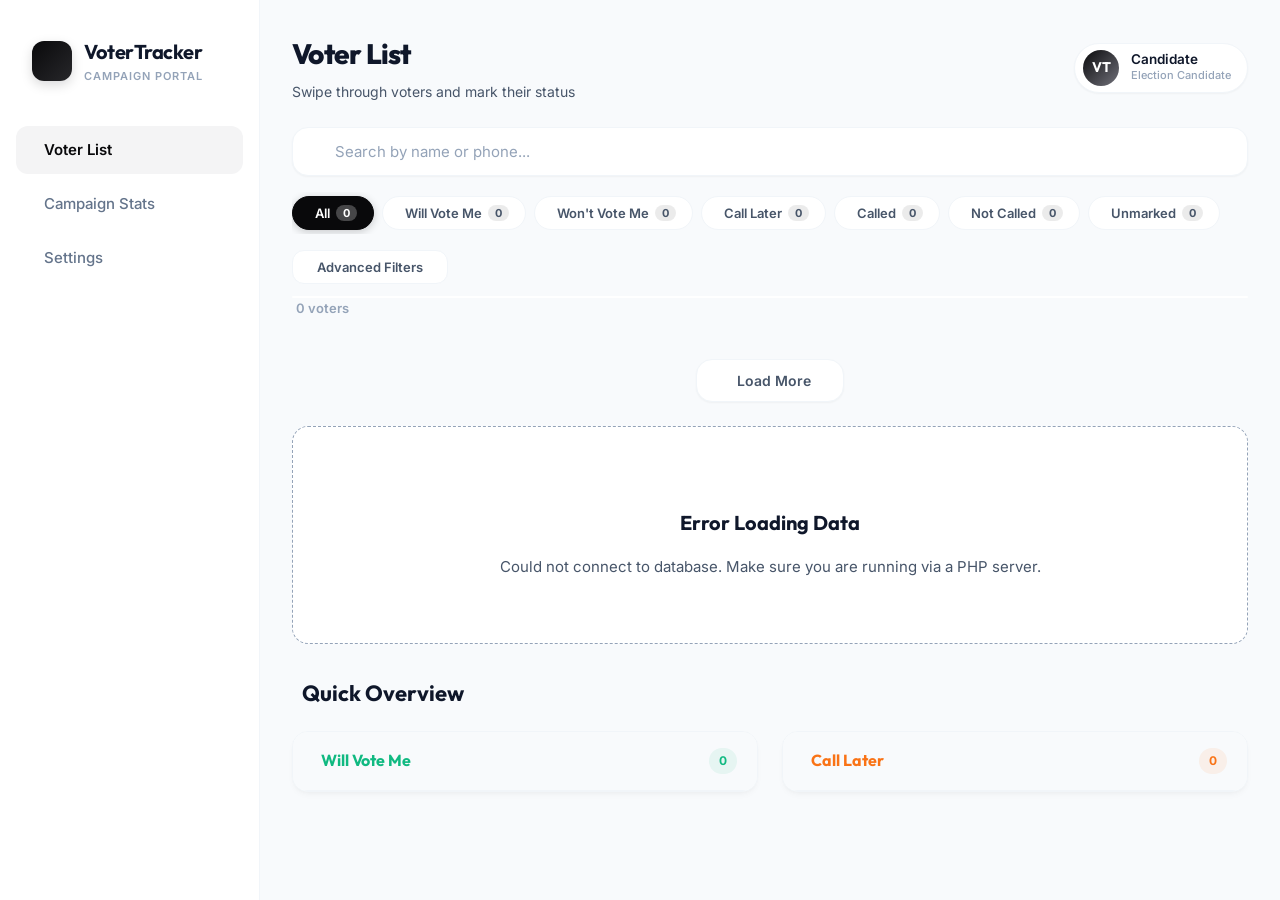
==== commit d9466070: "feat: add voter summary lists and render functionality for quick overview" ====
--- a/index.html
+++ b/index.html
@@ -175,6 +175,34 @@
           <h3>No Voters Found</h3>
           <p>Try widening your search or changing the filters.</p>
         </div>
+
+        <!-- Voter Summary Lists -->
+        <div class="voter-lists-section" id="voter-lists-section">
+          <h2><i class="fa-sharp-duotone fa-solid fa-list-check"></i> Quick Overview</h2>
+          <div class="voter-list-columns">
+            <!-- Will Vote Me List -->
+            <div class="voter-list-panel">
+              <div class="voter-list-panel-header panel-green">
+                <h3><i class="fa-sharp-duotone fa-solid fa-circle-check"></i> Will Vote Me</h3>
+                <span class="list-count-badge" id="list-count-vote-me">0</span>
+              </div>
+              <div class="voter-list-scroll" id="list-vote-me">
+                <!-- Rendered by app.js -->
+              </div>
+            </div>
+
+            <!-- Call Later List -->
+            <div class="voter-list-panel">
+              <div class="voter-list-panel-header panel-orange">
+                <h3><i class="fa-sharp-duotone fa-solid fa-clock"></i> Call Later</h3>
+                <span class="list-count-badge" id="list-count-call-later">0</span>
+              </div>
+              <div class="voter-list-scroll" id="list-call-later">
+                <!-- Rendered by app.js -->
+              </div>
+            </div>
+          </div>
+        </div>
       </main>
 
       <!-- Bottom Navigation Bar (Mobile) -->
--- a/css/style.css
+++ b/css/style.css
@@ -1203,6 +1203,280 @@
   50% { transform: scale(1.12); }
 }
 
+/* ── Stats Row (Metrics Grid) ───────────────────── */
+.stats-row {
+  display: grid;
+  grid-template-columns: repeat(4, 1fr);
+  gap: 20px;
+  margin-bottom: 32px;
+}
+
+.stat-card {
+  background-color: var(--color-card);
+  border-radius: var(--radius-lg);
+  padding: 24px;
+  box-shadow: var(--shadow-md);
+  border: 1px solid var(--color-border);
+  position: relative;
+  overflow: hidden;
+  display: flex;
+  flex-direction: column;
+  justify-content: space-between;
+  min-height: 120px;
+  transition: transform var(--transition-normal), box-shadow var(--transition-normal);
+}
+
+.stat-card:hover {
+  transform: translateY(-4px);
+  box-shadow: var(--shadow-lg);
+}
+
+.stat-card::before {
+  content: '';
+  position: absolute;
+  top: 0;
+  left: 0;
+  width: 4px;
+  height: 100%;
+  background-color: var(--color-text-muted);
+}
+
+.stat-card.stat-total::before { background-color: var(--color-purple); }
+.stat-card.stat-called::before { background-color: var(--color-blue); }
+.stat-card.stat-vote-me::before { background-color: var(--color-green); }
+.stat-card.stat-opposition::before { background-color: var(--color-red); }
+
+.stat-main {
+  display: flex;
+  justify-content: space-between;
+  align-items: flex-start;
+}
+
+.stat-details { display: flex; flex-direction: column; }
+
+.stat-label {
+  font-size: 13px;
+  font-weight: 600;
+  color: var(--color-text-secondary);
+  text-transform: uppercase;
+  letter-spacing: 0.5px;
+  margin-bottom: 6px;
+}
+
+.stat-value {
+  font-family: var(--font-title);
+  font-size: 32px;
+  font-weight: 800;
+  color: var(--color-text);
+  line-height: 1.1;
+}
+
+.stat-icon-wrapper {
+  width: 44px;
+  height: 44px;
+  border-radius: var(--radius-md);
+  display: flex;
+  align-items: center;
+  justify-content: center;
+  font-size: 20px;
+}
+
+.stat-total .stat-icon-wrapper { background-color: var(--color-purple-light); color: var(--color-purple); }
+.stat-called .stat-icon-wrapper { background-color: var(--color-blue-light); color: var(--color-blue); }
+.stat-vote-me .stat-icon-wrapper { background-color: var(--color-green-light); color: var(--color-green); }
+.stat-opposition .stat-icon-wrapper { background-color: var(--color-red-light); color: var(--color-red); }
+
+.stat-sub {
+  font-size: 12px;
+  color: var(--color-text-muted);
+  margin-top: 12px;
+  display: flex;
+  align-items: center;
+  gap: 4px;
+}
+
+@media (max-width: 1024px) {
+  .stats-row { grid-template-columns: repeat(2, 1fr); }
+}
+
+@media (max-width: 500px) {
+  .stats-row { grid-template-columns: 1fr; gap: 16px; }
+}
+
+/* ── Voter Summary Lists ─────────────────────────── */
+.voter-lists-section {
+  margin-top: 32px;
+}
+
+.voter-lists-section h2 {
+  font-family: var(--font-title);
+  font-size: 22px;
+  font-weight: 700;
+  color: var(--color-text);
+  margin-bottom: 20px;
+  display: flex;
+  align-items: center;
+  gap: 10px;
+}
+
+.voter-lists-section h2 i {
+  color: var(--color-primary);
+}
+
+.voter-list-columns {
+  display: grid;
+  grid-template-columns: 1fr 1fr;
+  gap: 24px;
+}
+
+@media (max-width: 900px) {
+  .voter-list-columns {
+    grid-template-columns: 1fr;
+  }
+}
+
+.voter-list-panel {
+  background-color: var(--color-card);
+  border-radius: var(--radius-lg);
+  border: 1px solid var(--color-border);
+  box-shadow: var(--shadow-md);
+  overflow: hidden;
+}
+
+.voter-list-panel-header {
+  display: flex;
+  align-items: center;
+  justify-content: space-between;
+  padding: 16px 20px;
+  border-bottom: 1px solid var(--color-border);
+  background-color: var(--color-bg);
+}
+
+.voter-list-panel-header h3 {
+  font-family: var(--font-title);
+  font-size: 16px;
+  font-weight: 700;
+  display: flex;
+  align-items: center;
+  gap: 8px;
+}
+
+.voter-list-panel-header h3 i {
+  font-size: 16px;
+}
+
+.voter-list-panel-header.panel-green h3 { color: var(--color-green); }
+.voter-list-panel-header.panel-orange h3 { color: var(--color-orange); }
+
+.list-count-badge {
+  font-size: 12px;
+  font-weight: 700;
+  padding: 3px 10px;
+  border-radius: 20px;
+  background-color: var(--color-border);
+  color: var(--color-text-secondary);
+}
+
+.panel-green .list-count-badge { background-color: var(--color-green-light); color: var(--color-green); }
+.panel-orange .list-count-badge { background-color: var(--color-orange-light); color: var(--color-orange); }
+
+.voter-list-scroll {
+  max-height: 420px;
+  overflow-y: auto;
+}
+
+.voter-list-item {
+  display: flex;
+  align-items: center;
+  justify-content: space-between;
+  padding: 12px 20px;
+  border-bottom: 1px solid var(--color-border);
+  transition: background-color var(--transition-fast);
+}
+
+.voter-list-item:last-child {
+  border-bottom: none;
+}
+
+.voter-list-item:hover {
+  background-color: var(--color-bg);
+}
+
+.voter-list-item-info {
+  display: flex;
+  flex-direction: column;
+  gap: 2px;
+  min-width: 0;
+}
+
+.voter-list-item-name {
+  font-weight: 600;
+  font-size: 14px;
+  color: var(--color-text);
+  white-space: nowrap;
+  overflow: hidden;
+  text-overflow: ellipsis;
+}
+
+.voter-list-item-detail {
+  font-size: 12px;
+  color: var(--color-text-muted);
+  display: flex;
+  align-items: center;
+  gap: 6px;
+}
+
+.voter-list-item-detail i {
+  font-size: 11px;
+}
+
+.voter-list-item-actions {
+  display: flex;
+  gap: 6px;
+  flex-shrink: 0;
+  margin-left: 12px;
+}
+
+.list-action-btn {
+  background: none;
+  border: 1px solid var(--color-border);
+  color: var(--color-text-muted);
+  cursor: pointer;
+  padding: 6px;
+  border-radius: var(--radius-sm);
+  font-size: 13px;
+  transition: all var(--transition-fast);
+  display: flex;
+  align-items: center;
+  justify-content: center;
+}
+
+.list-action-btn:hover {
+  border-color: var(--color-border-hover);
+  color: var(--color-text);
+  background-color: var(--color-card);
+}
+
+.list-action-btn.call-btn:hover {
+  border-color: var(--color-blue);
+  color: var(--color-blue);
+  background-color: var(--color-blue-light);
+}
+
+.list-empty {
+  text-align: center;
+  padding: 32px 16px;
+  color: var(--color-text-muted);
+  font-size: 13px;
+}
+
+.list-empty i {
+  font-size: 28px;
+  margin-bottom: 8px;
+  display: block;
+  opacity: 0.5;
+}
+
 /* ── Stats Page Layout ───────────────────────────── */
 .stats-container {
   display: grid;
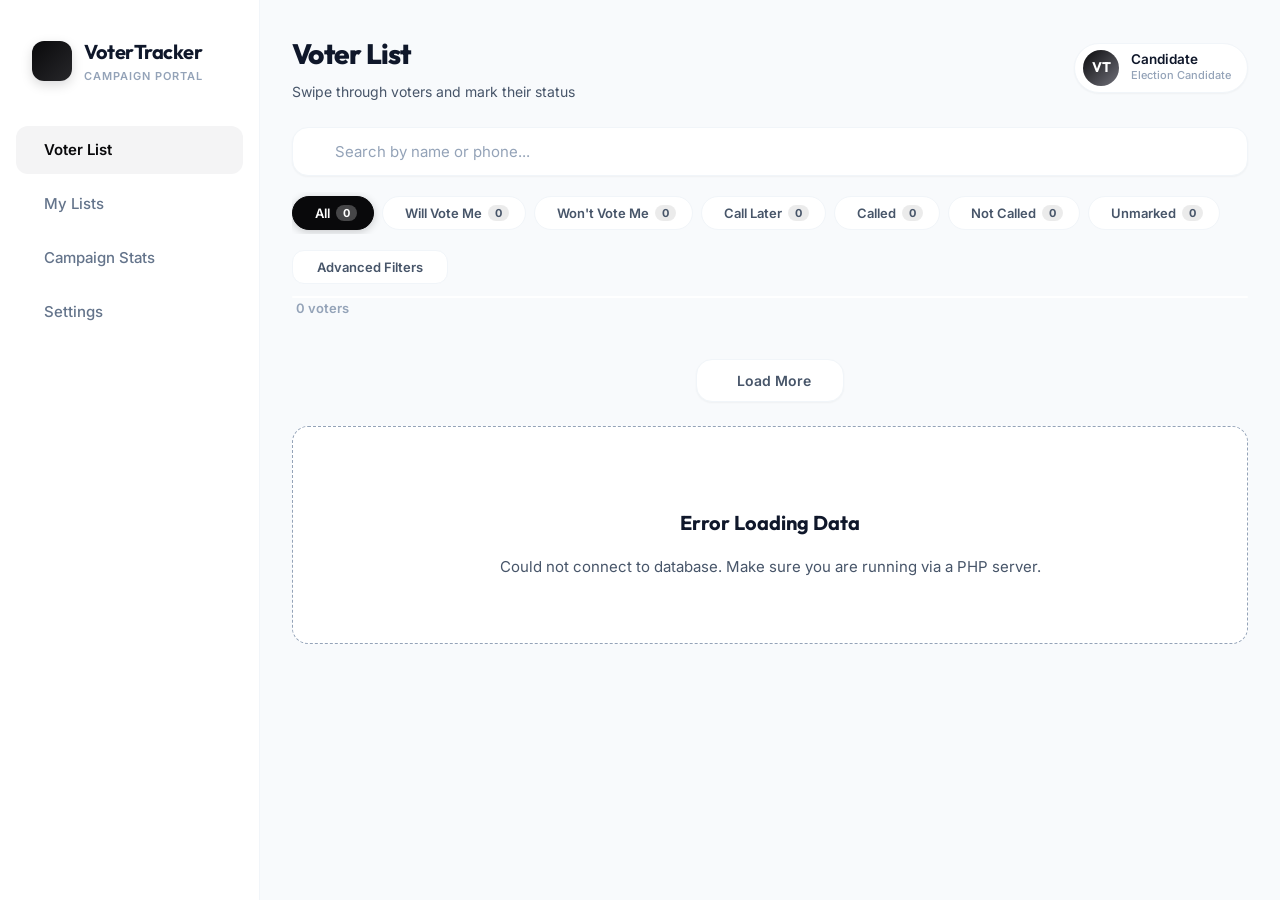
==== commit babff3f9: "feat: add My Lists page with voter summary and rendering functionality" ====
--- a/index.html
+++ b/index.html
@@ -27,6 +27,9 @@
           <a href="index.html" class="nav-link active" id="sidebar-nav-dashboard">
             <i class="fa-sharp-duotone fa-solid fa-address-book"></i> Voter List
           </a>
+          <a href="lists.html" class="nav-link" id="sidebar-nav-lists">
+            <i class="fa-sharp-duotone fa-solid fa-list-check"></i> My Lists
+          </a>
           <a href="stats.html" class="nav-link" id="sidebar-nav-stats">
             <i class="fa-sharp-duotone fa-solid fa-chart-line"></i> Campaign Stats
           </a>
@@ -175,34 +178,6 @@
           <h3>No Voters Found</h3>
           <p>Try widening your search or changing the filters.</p>
         </div>
-
-        <!-- Voter Summary Lists -->
-        <div class="voter-lists-section" id="voter-lists-section">
-          <h2><i class="fa-sharp-duotone fa-solid fa-list-check"></i> Quick Overview</h2>
-          <div class="voter-list-columns">
-            <!-- Will Vote Me List -->
-            <div class="voter-list-panel">
-              <div class="voter-list-panel-header panel-green">
-                <h3><i class="fa-sharp-duotone fa-solid fa-circle-check"></i> Will Vote Me</h3>
-                <span class="list-count-badge" id="list-count-vote-me">0</span>
-              </div>
-              <div class="voter-list-scroll" id="list-vote-me">
-                <!-- Rendered by app.js -->
-              </div>
-            </div>
-
-            <!-- Call Later List -->
-            <div class="voter-list-panel">
-              <div class="voter-list-panel-header panel-orange">
-                <h3><i class="fa-sharp-duotone fa-solid fa-clock"></i> Call Later</h3>
-                <span class="list-count-badge" id="list-count-call-later">0</span>
-              </div>
-              <div class="voter-list-scroll" id="list-call-later">
-                <!-- Rendered by app.js -->
-              </div>
-            </div>
-          </div>
-        </div>
       </main>
 
       <!-- Bottom Navigation Bar (Mobile) -->
@@ -210,6 +185,10 @@
         <a href="index.html" class="mobile-nav-link active" id="mobile-nav-dashboard">
           <i class="fa-sharp-duotone fa-solid fa-address-book"></i>
           <span>Voters</span>
+        </a>
+        <a href="lists.html" class="mobile-nav-link" id="mobile-nav-lists">
+          <i class="fa-sharp-duotone fa-solid fa-list-check"></i>
+          <span>Lists</span>
         </a>
         <a href="stats.html" class="mobile-nav-link" id="mobile-nav-stats">
           <i class="fa-sharp-duotone fa-solid fa-chart-line"></i>
--- a/css/style.css
+++ b/css/style.css
@@ -1308,6 +1308,114 @@
   margin-top: 32px;
 }
 
+/* ── Voter Summary Lists ─────────────────────────── */
+.lists-summary {
+  display: grid;
+  grid-template-columns: 1fr 1fr;
+  gap: 16px;
+  margin-bottom: 24px;
+}
+
+@media (max-width: 600px) {
+  .lists-summary { grid-template-columns: 1fr; }
+}
+
+.lists-summary-card {
+  display: flex;
+  align-items: center;
+  gap: 16px;
+  background-color: var(--color-card);
+  border-radius: var(--radius-lg);
+  padding: 20px 24px;
+  border: 1px solid var(--color-border);
+  box-shadow: var(--shadow-md);
+}
+
+.lists-summary-icon {
+  width: 48px;
+  height: 48px;
+  border-radius: var(--radius-md);
+  display: flex;
+  align-items: center;
+  justify-content: center;
+  font-size: 22px;
+  flex-shrink: 0;
+}
+
+.summary-green .lists-summary-icon {
+  background-color: var(--color-green-light);
+  color: var(--color-green);
+}
+
+.summary-orange .lists-summary-icon {
+  background-color: var(--color-orange-light);
+  color: var(--color-orange);
+}
+
+.lists-summary-info {
+  display: flex;
+  flex-direction: column;
+}
+
+.lists-summary-count {
+  font-family: var(--font-title);
+  font-size: 28px;
+  font-weight: 800;
+  color: var(--color-text);
+  line-height: 1.1;
+}
+
+.lists-summary-label {
+  font-size: 13px;
+  font-weight: 600;
+  color: var(--color-text-secondary);
+  margin-top: 2px;
+}
+
+.list-item-id {
+  font-family: var(--font-title);
+  font-weight: 700;
+  font-size: 12px;
+  color: var(--color-text-muted);
+  background-color: var(--color-border);
+  padding: 1px 6px;
+  border-radius: 4px;
+  margin-right: 6px;
+}
+
+.list-item-tags {
+  display: flex;
+  gap: 4px;
+  margin-top: 4px;
+}
+
+.list-tag {
+  display: inline-flex;
+  align-items: center;
+  padding: 1px 8px;
+  border-radius: 20px;
+  font-size: 10px;
+  font-weight: 700;
+  text-transform: uppercase;
+  letter-spacing: 0.3px;
+}
+
+.tag-blue {
+  background-color: var(--color-blue-light);
+  color: var(--color-blue);
+}
+
+.tag-red {
+  background-color: var(--color-red-light);
+  color: var(--color-red);
+}
+
+.copy-btn:hover {
+  border-color: var(--color-green) !important;
+  color: var(--color-green) !important;
+  background-color: var(--color-green-light) !important;
+}
+
 .voter-lists-section h2 {
   font-family: var(--font-title);
   font-size: 22px;
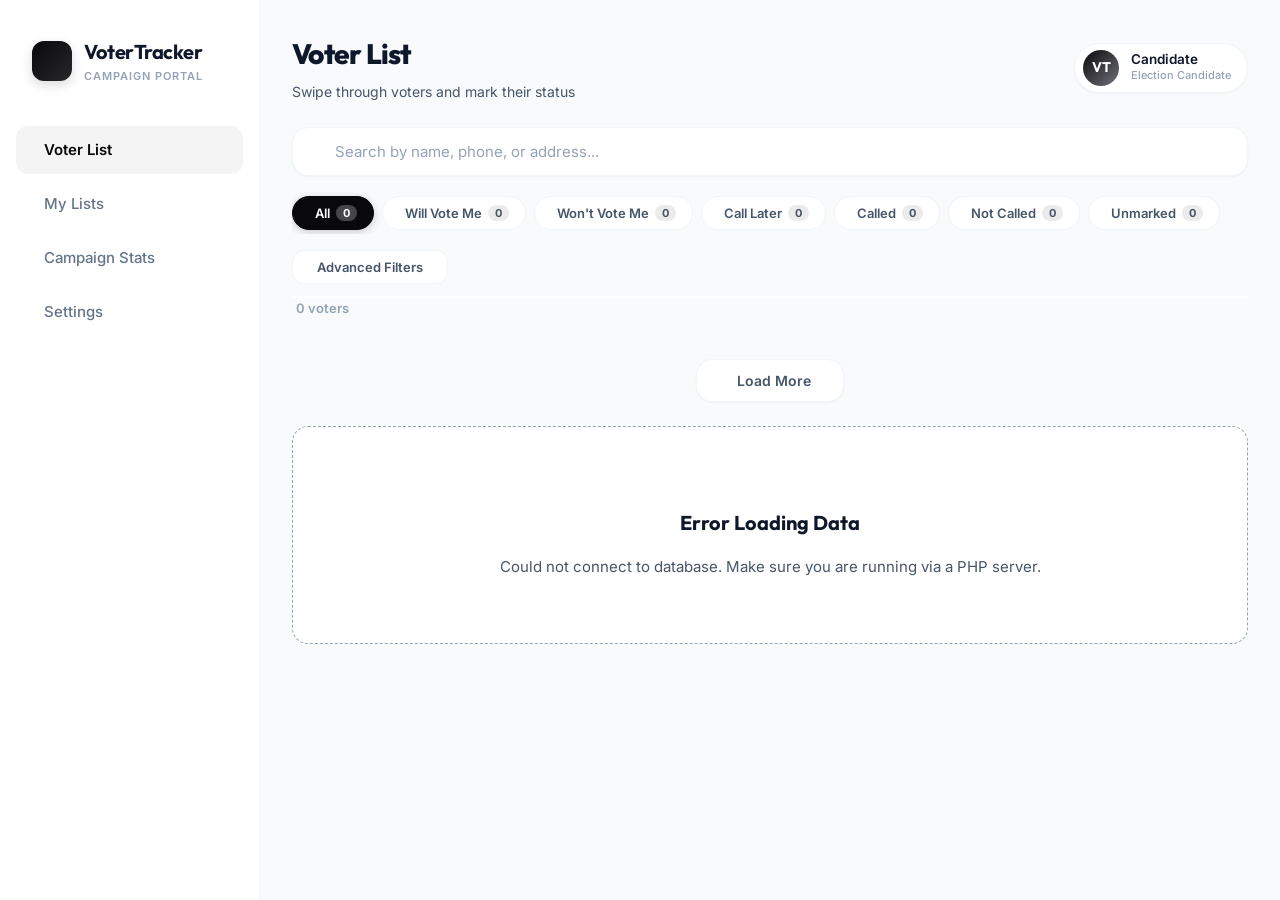
==== commit 08db23dd: "feat: add address field to voter details and update related functionality" ====
--- a/index.html
+++ b/index.html
@@ -62,7 +62,7 @@
             <div class="search-icon-wrapper">
               <i class="fa-sharp-duotone fa-solid fa-magnifying-glass"></i>
             </div>
-            <input type="text" class="search-input" id="search-input" placeholder="Search by name or phone..." />
+            <input type="text" class="search-input" id="search-input" placeholder="Search by name, phone, or address..." />
             <button class="search-clear-btn" id="search-clear-btn" title="Clear search">
               <i class="fa-sharp-duotone fa-solid fa-xmark"></i>
             </button>
@@ -224,6 +224,10 @@
             <label for="edit-phone">Phone</label>
             <input type="text" class="form-input" id="edit-phone" placeholder="Phone number" />
           </div>
+          <div class="form-group">
+            <label for="edit-address">Address</label>
+            <input type="text" class="form-input" id="edit-address" placeholder="Address" />
+          </div>
         </div>
         <div class="modal-footer">
           <button class="btn btn-secondary" id="modal-cancel-btn">Cancel</button>
--- a/css/style.css
+++ b/css/style.css
@@ -685,6 +685,18 @@
 
 .voter-title i { color: var(--color-primary); font-size: 14px; }
 
+.voter-address {
+  display: flex;
+  align-items: center;
+  gap: 6px;
+  font-size: 13px;
+  color: var(--color-text-secondary);
+  font-weight: 500;
+  margin-bottom: 12px;
+}
+
+.voter-address i { color: var(--color-orange); font-size: 14px; }
+
 .voter-contact {
   display: flex;
   align-items: center;
@@ -1203,6 +1215,41 @@
   50% { transform: scale(1.12); }
 }
 
+/* ── Card Exit Animations ────────────────────────── */
+@keyframes swipeLeft {
+  0% { opacity: 1; transform: translateX(0) scale(1); }
+  40% { opacity: 0.6; transform: translateX(-30px) scale(0.97); }
+  100% { opacity: 0; transform: translateX(-120%) scale(0.9) rotate(-3deg); }
+}
+
+@keyframes swipeRight {
+  0% { opacity: 1; transform: translateX(0) scale(1); }
+  40% { opacity: 0.6; transform: translateX(30px) scale(0.97); }
+  100% { opacity: 0; transform: translateX(120%) scale(0.9) rotate(3deg); }
+}
+
+@keyframes swipeUp {
+  0% { opacity: 1; transform: translateY(0) scale(1); }
+  40% { opacity: 0.6; transform: translateY(-20px) scale(0.97); }
+  100% { opacity: 0; transform: translateY(-80px) scale(0.92); max-height: 0; margin: 0; padding: 0; border-width: 0; }
+}
+
+.voter-card.exit-left {
+  animation: swipeLeft 0.5s cubic-bezier(0.4, 0, 0.2, 1) forwards;
+  pointer-events: none;
+}
+
+.voter-card.exit-right {
+  animation: swipeRight 0.5s cubic-bezier(0.4, 0, 0.2, 1) forwards;
+  pointer-events: none;
+}
+
+.voter-card.exit-up {
+  animation: swipeUp 0.5s cubic-bezier(0.4, 0, 0.2, 1) forwards;
+  pointer-events: none;
+  overflow: hidden;
+}
+
 /* ── Stats Row (Metrics Grid) ───────────────────── */
 .stats-row {
   display: grid;
@@ -1414,6 +1461,30 @@
   border-color: var(--color-green) !important;
   color: var(--color-green) !important;
   background-color: var(--color-green-light) !important;
+}
+
+.edit-btn:hover {
+  border-color: var(--color-blue) !important;
+  color: var(--color-blue) !important;
+  background-color: var(--color-blue-light) !important;
+}
+
+.remove-btn:hover {
+  border-color: var(--color-red) !important;
+  color: var(--color-red) !important;
+  background-color: var(--color-red-light) !important;
+}
+
+@keyframes listRemove {
+  0% { opacity: 1; transform: translateX(0); max-height: 80px; }
+  50% { opacity: 0; transform: translateX(40px); max-height: 80px; }
+  100% { opacity: 0; transform: translateX(40px); max-height: 0; padding-top: 0; padding-bottom: 0; margin: 0; border-width: 0; }
+}
+
+.list-item-removing {
+  animation: listRemove 0.4s cubic-bezier(0.4, 0, 0.2, 1) forwards;
+  overflow: hidden;
+  pointer-events: none;
 }
 
 .voter-lists-section h2 {
